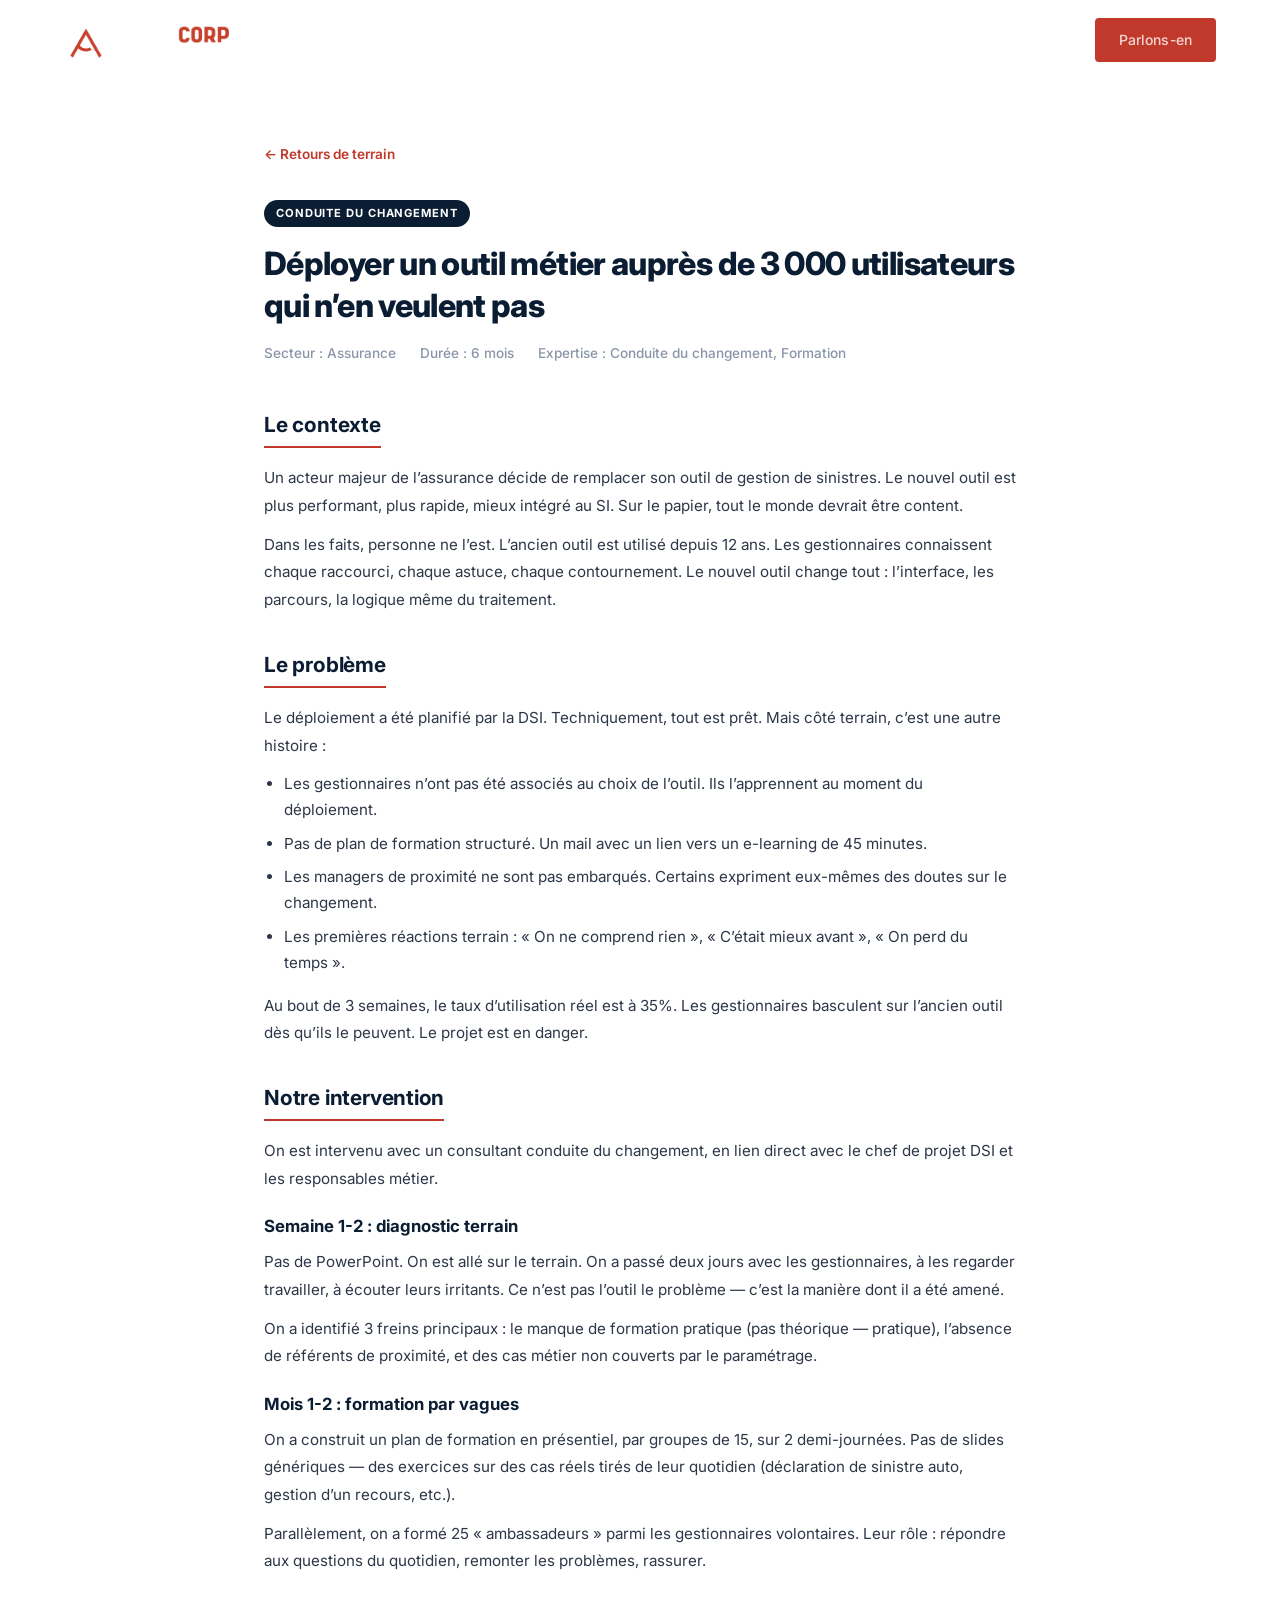
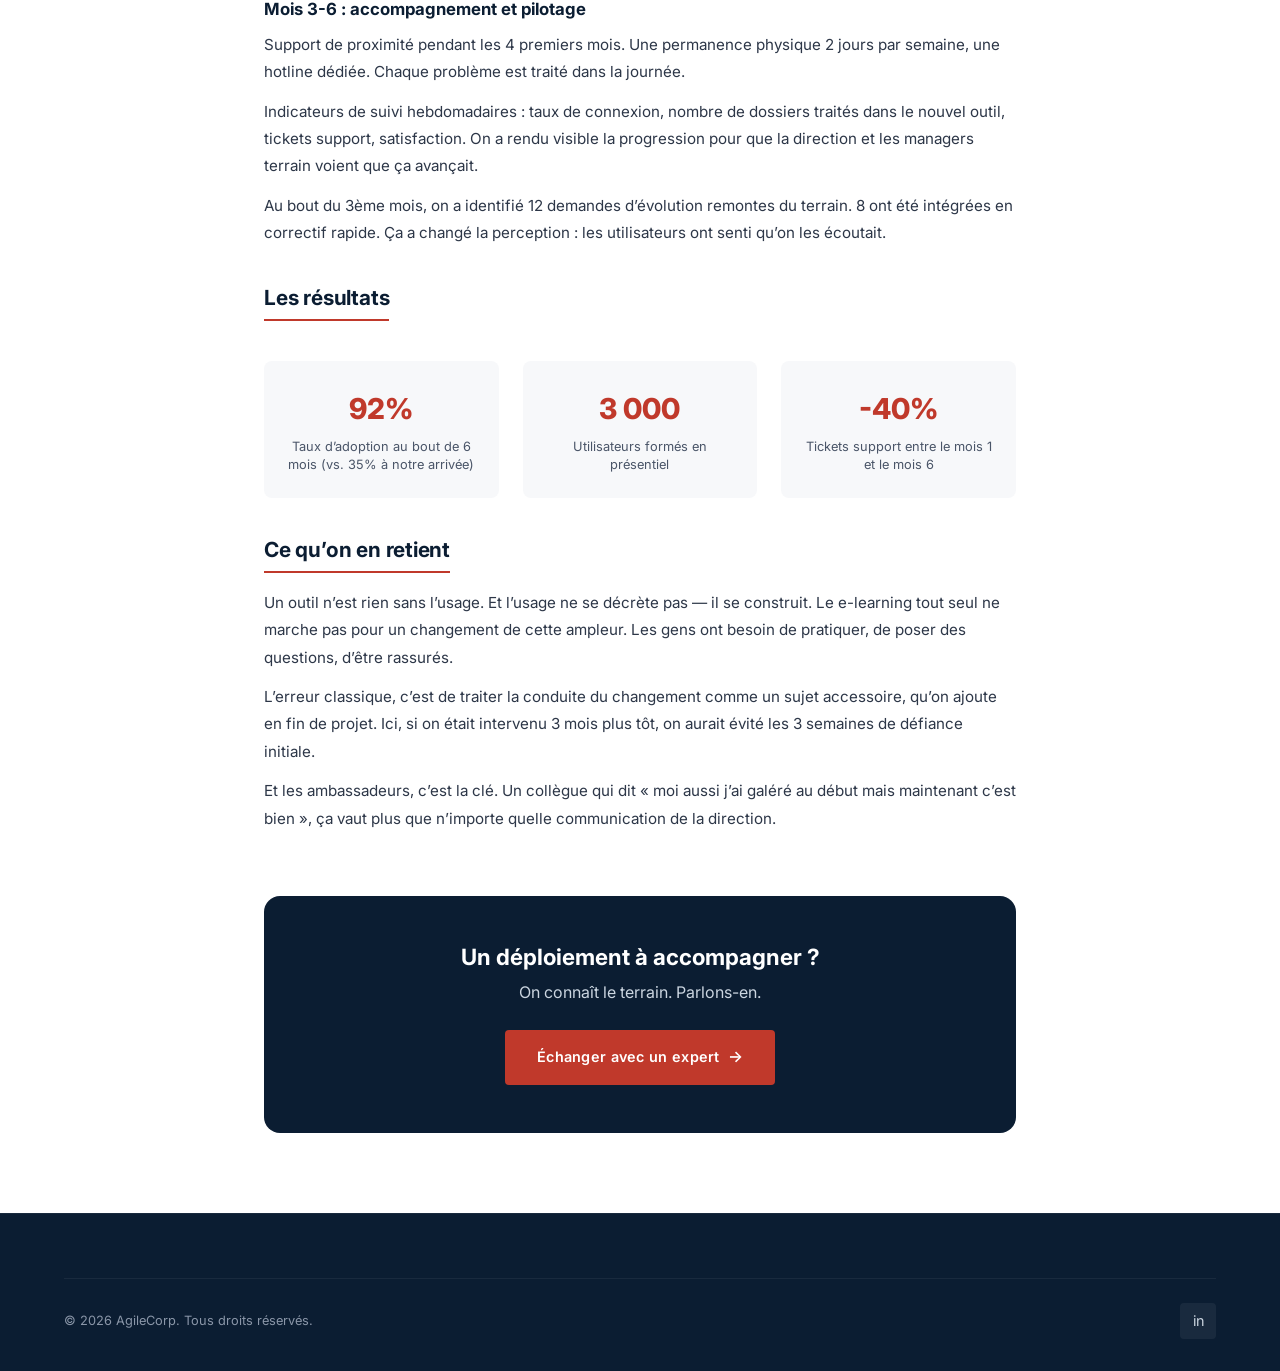
==== articles/deploiement-3000-utilisateurs.html @ d64db5d6 "feat: add "Retours de terrain" section with 4 detailed anonymized case studies New section between R" ====
<!DOCTYPE html>
<html lang="fr">
<head>
  <meta charset="UTF-8">
  <meta name="viewport" content="width=device-width, initial-scale=1.0">
  <meta name="description" content="Retour de mission : d&eacute;ployer un outil m&eacute;tier aupr&egrave;s de 3 000 utilisateurs r&eacute;ticents. Conduite du changement, formation, adoption.">
  <title>D&eacute;ployer un outil aupr&egrave;s de 3 000 utilisateurs | AgileCorp</title>
  <link rel="preconnect" href="https://fonts.googleapis.com">
  <link rel="preconnect" href="https://fonts.gstatic.com" crossorigin>
  <link href="https://fonts.googleapis.com/css2?family=Inter:wght@400;500;600;700;800;900&display=swap" rel="stylesheet">
  <link rel="stylesheet" href="../css/style.css">
  <link rel="stylesheet" href="../css/article.css">
  <link rel="icon" type="image/png" href="../logo-agile-corp.png">
</head>
<body>

  <header class="header header--solid">
    <div class="container">
      <a href="../index.html" class="logo">
        <img src="../logo-agile-corp-blanc-baseline.png" alt="AgileCorp" class="logo-img">
      </a>
      <nav class="nav-links">
        <a href="../index.html#expertise">Expertise</a>
        <a href="../index.html#terrain">Terrain</a>
        <a href="../index.html#contact" class="btn btn-primary btn-sm nav-cta">Parlons-en</a>
      </nav>
      <button class="nav-toggle" aria-label="Menu">
        <span></span><span></span><span></span>
      </button>
    </div>
  </header>

  <article class="article">
    <div class="container">

      <a href="../index.html#terrain" class="article-back">&larr; Retours de terrain</a>

      <div class="article-header">
        <div class="insight-tag">Conduite du changement</div>
        <h1>D&eacute;ployer un outil m&eacute;tier aupr&egrave;s de 3&nbsp;000 utilisateurs qui n&rsquo;en veulent pas</h1>
        <div class="article-meta">
          <span>Secteur : Assurance</span>
          <span>Dur&eacute;e : 6 mois</span>
          <span>Expertise : Conduite du changement, Formation</span>
        </div>
      </div>

      <div class="article-body">

        <div class="article-section">
          <h2>Le contexte</h2>
          <p>Un acteur majeur de l&rsquo;assurance d&eacute;cide de remplacer son outil de gestion de sinistres. Le nouvel outil est plus performant, plus rapide, mieux int&eacute;gr&eacute; au SI. Sur le papier, tout le monde devrait &ecirc;tre content.</p>
          <p>Dans les faits, personne ne l&rsquo;est. L&rsquo;ancien outil est utilis&eacute; depuis 12 ans. Les gestionnaires connaissent chaque raccourci, chaque astuce, chaque contournement. Le nouvel outil change tout : l&rsquo;interface, les parcours, la logique m&ecirc;me du traitement.</p>
        </div>

        <div class="article-section">
          <h2>Le probl&egrave;me</h2>
          <p>Le d&eacute;ploiement a &eacute;t&eacute; planifi&eacute; par la DSI. Techniquement, tout est pr&ecirc;t. Mais c&ocirc;t&eacute; terrain, c&rsquo;est une autre histoire :</p>
          <ul>
            <li>Les gestionnaires n&rsquo;ont pas &eacute;t&eacute; associ&eacute;s au choix de l&rsquo;outil. Ils l&rsquo;apprennent au moment du d&eacute;ploiement.</li>
            <li>Pas de plan de formation structur&eacute;. Un mail avec un lien vers un e-learning de 45 minutes.</li>
            <li>Les managers de proximit&eacute; ne sont pas embarqu&eacute;s. Certains expriment eux-m&ecirc;mes des doutes sur le changement.</li>
            <li>Les premi&egrave;res r&eacute;actions terrain : &laquo;&nbsp;On ne comprend rien&nbsp;&raquo;, &laquo;&nbsp;C&rsquo;&eacute;tait mieux avant&nbsp;&raquo;, &laquo;&nbsp;On perd du temps&nbsp;&raquo;.</li>
          </ul>
          <p>Au bout de 3 semaines, le taux d&rsquo;utilisation r&eacute;el est &agrave; 35%. Les gestionnaires basculent sur l&rsquo;ancien outil d&egrave;s qu&rsquo;ils le peuvent. Le projet est en danger.</p>
        </div>

        <div class="article-section">
          <h2>Notre intervention</h2>
          <p>On est intervenu avec un consultant conduite du changement, en lien direct avec le chef de projet DSI et les responsables m&eacute;tier.</p>

          <h3>Semaine 1-2 : diagnostic terrain</h3>
          <p>Pas de PowerPoint. On est all&eacute; sur le terrain. On a pass&eacute; deux jours avec les gestionnaires, &agrave; les regarder travailler, &agrave; &eacute;couter leurs irritants. Ce n&rsquo;est pas l&rsquo;outil le probl&egrave;me &mdash; c&rsquo;est la mani&egrave;re dont il a &eacute;t&eacute; amen&eacute;.</p>
          <p>On a identifi&eacute; 3 freins principaux : le manque de formation pratique (pas th&eacute;orique &mdash; pratique), l&rsquo;absence de r&eacute;f&eacute;rents de proximit&eacute;, et des cas m&eacute;tier non couverts par le param&eacute;trage.</p>

          <h3>Mois 1-2 : formation par vagues</h3>
          <p>On a construit un plan de formation en pr&eacute;sentiel, par groupes de 15, sur 2 demi-journ&eacute;es. Pas de slides g&eacute;n&eacute;riques &mdash; des exercices sur des cas r&eacute;els tir&eacute;s de leur quotidien (d&eacute;claration de sinistre auto, gestion d&rsquo;un recours, etc.).</p>
          <p>Parall&egrave;lement, on a form&eacute; 25 &laquo;&nbsp;ambassadeurs&nbsp;&raquo; parmi les gestionnaires volontaires. Leur r&ocirc;le : r&eacute;pondre aux questions du quotidien, remonter les probl&egrave;mes, rassurer.</p>

          <h3>Mois 3-6 : accompagnement et pilotage</h3>
          <p>Support de proximit&eacute; pendant les 4 premiers mois. Une permanence physique 2 jours par semaine, une hotline d&eacute;di&eacute;e. Chaque probl&egrave;me est trait&eacute; dans la journ&eacute;e.</p>
          <p>Indicateurs de suivi hebdomadaires : taux de connexion, nombre de dossiers trait&eacute;s dans le nouvel outil, tickets support, satisfaction. On a rendu visible la progression pour que la direction et les managers terrain voient que &ccedil;a avan&ccedil;ait.</p>
          <p>Au bout du 3&egrave;me mois, on a identifi&eacute; 12 demandes d&rsquo;&eacute;volution remontes du terrain. 8 ont &eacute;t&eacute; int&eacute;gr&eacute;es en correctif rapide. &Ccedil;a a chang&eacute; la perception : les utilisateurs ont senti qu&rsquo;on les &eacute;coutait.</p>
        </div>

        <div class="article-section">
          <h2>Les r&eacute;sultats</h2>
          <div class="article-results">
            <div class="article-result">
              <div class="article-result-value">92%</div>
              <div class="article-result-label">Taux d&rsquo;adoption au bout de 6 mois (vs. 35% &agrave; notre arriv&eacute;e)</div>
            </div>
            <div class="article-result">
              <div class="article-result-value">3 000</div>
              <div class="article-result-label">Utilisateurs form&eacute;s en pr&eacute;sentiel</div>
            </div>
            <div class="article-result">
              <div class="article-result-value">-40%</div>
              <div class="article-result-label">Tickets support entre le mois 1 et le mois 6</div>
            </div>
          </div>
        </div>

        <div class="article-section">
          <h2>Ce qu&rsquo;on en retient</h2>
          <p>Un outil n&rsquo;est rien sans l&rsquo;usage. Et l&rsquo;usage ne se d&eacute;cr&egrave;te pas &mdash; il se construit. Le e-learning tout seul ne marche pas pour un changement de cette ampleur. Les gens ont besoin de pratiquer, de poser des questions, d&rsquo;&ecirc;tre rassur&eacute;s.</p>
          <p>L&rsquo;erreur classique, c&rsquo;est de traiter la conduite du changement comme un sujet accessoire, qu&rsquo;on ajoute en fin de projet. Ici, si on &eacute;tait intervenu 3 mois plus t&ocirc;t, on aurait &eacute;vit&eacute; les 3 semaines de d&eacute;fiance initiale.</p>
          <p>Et les ambassadeurs, c&rsquo;est la cl&eacute;. Un coll&egrave;gue qui dit &laquo;&nbsp;moi aussi j&rsquo;ai gal&eacute;r&eacute; au d&eacute;but mais maintenant c&rsquo;est bien&nbsp;&raquo;, &ccedil;a vaut plus que n&rsquo;importe quelle communication de la direction.</p>
        </div>

      </div>

      <div class="article-cta">
        <h3>Un d&eacute;ploiement &agrave; accompagner ?</h3>
        <p>On conna&icirc;t le terrain. Parlons-en.</p>
        <a href="../index.html#contact" class="btn btn-primary btn-arrow">&Eacute;changer avec un expert</a>
      </div>

    </div>
  </article>

  <footer class="footer">
    <div class="container">
      <div class="footer-bottom">
        <p>&copy; 2026 AgileCorp. Tous droits r&eacute;serv&eacute;s.</p>
        <div class="footer-social">
          <a href="https://fr.linkedin.com/company/ades-it" target="_blank" aria-label="LinkedIn">in</a>
        </div>
      </div>
    </div>
  </footer>

  <script src="../js/main.js"></script>
</body>
</html>
---- css/style.css ----
/* ============================================
   AGILECORP - Premium Consulting Website
   Design System & Styles
   ============================================ */

/* --- CSS Variables / Design Tokens --- */
:root {
  --color-primary: #0B1D32;
  --color-primary-light: #132D4A;
  --color-secondary: #1A3A5C;
  --color-accent: #C0392B;
  --color-accent-light: #D94F42;
  --color-accent-dark: #A02E23;
  --color-white: #FFFFFF;
  --color-off-white: #F7F8FA;
  --color-light-gray: #E8ECF1;
  --color-mid-gray: #8A96A8;
  --color-dark-gray: #4A5568;
  --color-text: #2D3748;
  --color-text-light: #CBD5E0;

  --font-heading: 'Inter', 'Segoe UI', -apple-system, sans-serif;
  --font-body: 'Inter', 'Segoe UI', -apple-system, sans-serif;

  --shadow-sm: 0 1px 3px rgba(11, 29, 50, 0.08);
  --shadow-md: 0 4px 16px rgba(11, 29, 50, 0.10);
  --shadow-lg: 0 8px 32px rgba(11, 29, 50, 0.12);
  --shadow-xl: 0 16px 48px rgba(11, 29, 50, 0.16);

  --radius-sm: 4px;
  --radius-md: 8px;
  --radius-lg: 16px;

  --transition: 0.3s cubic-bezier(0.4, 0, 0.2, 1);
  --max-width: 1200px;
}

/* --- Reset & Base --- */
*, *::before, *::after { box-sizing: border-box; margin: 0; padding: 0; }

html {
  scroll-behavior: smooth;
  font-size: 16px;
}

body {
  font-family: var(--font-body);
  color: var(--color-text);
  background: var(--color-white);
  line-height: 1.7;
  -webkit-font-smoothing: antialiased;
  -moz-osx-font-smoothing: grayscale;
  overflow-x: hidden;
}

img { max-width: 100%; height: auto; display: block; }
a { text-decoration: none; color: inherit; transition: var(--transition); }
ul, ol { list-style: none; }

.container {
  width: 100%;
  max-width: var(--max-width);
  margin: 0 auto;
  padding: 0 24px;
}

/* --- Typography --- */
h1, h2, h3, h4, h5 {
  font-family: var(--font-heading);
  font-weight: 700;
  line-height: 1.2;
  color: var(--color-primary);
}

h1 { font-size: clamp(2.2rem, 5vw, 3.5rem); letter-spacing: -0.02em; }
h2 { font-size: clamp(1.8rem, 3.5vw, 2.5rem); letter-spacing: -0.01em; }
h3 { font-size: clamp(1.2rem, 2vw, 1.5rem); }
h4 { font-size: 1.125rem; }

.section-label {
  display: inline-block;
  font-size: 0.75rem;
  font-weight: 700;
  letter-spacing: 0.2em;
  text-transform: uppercase;
  color: var(--color-accent);
  margin-bottom: 12px;
}

.section-title {
  margin-bottom: 20px;
}

.section-subtitle {
  font-size: 1.125rem;
  color: var(--color-dark-gray);
  max-width: 640px;
  line-height: 1.8;
}

/* --- Buttons --- */
.btn {
  display: inline-flex;
  align-items: center;
  gap: 8px;
  padding: 14px 32px;
  font-family: var(--font-body);
  font-size: 0.9rem;
  font-weight: 600;
  letter-spacing: 0.02em;
  border: none;
  border-radius: var(--radius-sm);
  cursor: pointer;
  transition: var(--transition);
  white-space: nowrap;
}

.btn-primary {
  background: var(--color-accent);
  color: var(--color-white);
}
.btn-primary:hover {
  background: var(--color-accent-light);
  transform: translateY(-1px);
  box-shadow: var(--shadow-md);
}

.btn-secondary {
  background: transparent;
  color: var(--color-white);
  border: 1.5px solid rgba(255,255,255,0.3);
}
.btn-secondary:hover {
  border-color: var(--color-accent);
  color: var(--color-accent);
}

.btn-outline {
  background: transparent;
  color: var(--color-primary);
  border: 1.5px solid var(--color-primary);
}
.btn-outline:hover {
  background: var(--color-primary);
  color: var(--color-white);
}

.btn-dark {
  background: var(--color-primary);
  color: var(--color-white);
}
.btn-dark:hover {
  background: var(--color-primary-light);
  transform: translateY(-1px);
  box-shadow: var(--shadow-md);
}

.btn-sm { padding: 10px 24px; font-size: 0.85rem; }
.btn-arrow::after { content: '\2192'; font-size: 1.1em; }

/* ============================================
   HEADER / NAVIGATION
   ============================================ */
.header {
  position: fixed;
  top: 0;
  left: 0;
  right: 0;
  z-index: 1000;
  padding: 0 0;
  transition: var(--transition);
}

.header--transparent {
  background: transparent;
}

.header--solid {
  background: rgba(11, 29, 50, 0.97);
  backdrop-filter: blur(12px);
  box-shadow: 0 1px 8px rgba(0,0,0,0.15);
}

.header .container {
  display: flex;
  align-items: center;
  justify-content: space-between;
  height: 80px;
}

.logo {
  display: flex;
  align-items: center;
  gap: 10px;
  font-size: 1.4rem;
  font-weight: 800;
  color: var(--color-white);
  letter-spacing: -0.02em;
}

.logo-img {
  height: 44px;
  width: auto;
}

.logo-icon {
  width: 36px;
  height: 36px;
  background: var(--color-accent);
  border-radius: var(--radius-sm);
  display: flex;
  align-items: center;
  justify-content: center;
  font-weight: 900;
  font-size: 1rem;
  color: var(--color-white);
}

.nav-links {
  display: flex;
  align-items: center;
  gap: 32px;
}

.nav-links a {
  font-size: 0.875rem;
  font-weight: 500;
  color: rgba(255,255,255,0.8);
  letter-spacing: 0.01em;
  position: relative;
}

.nav-links a:hover {
  color: var(--color-accent);
}

.nav-links a::after {
  content: '';
  position: absolute;
  bottom: -4px;
  left: 0;
  width: 0;
  height: 2px;
  background: var(--color-accent);
  transition: var(--transition);
}

.nav-links a:hover::after {
  width: 100%;
}

.nav-cta {
  margin-left: 16px;
}

.nav-toggle {
  display: none;
  flex-direction: column;
  gap: 5px;
  cursor: pointer;
  background: none;
  border: none;
  padding: 8px;
}

.nav-toggle span {
  width: 24px;
  height: 2px;
  background: var(--color-white);
  transition: var(--transition);
}

/* ============================================
   HERO
   ============================================ */
.hero {
  position: relative;
  min-height: 100vh;
  display: flex;
  align-items: center;
  background: linear-gradient(135deg, var(--color-primary) 0%, var(--color-secondary) 50%, var(--color-primary-light) 100%);
  overflow: hidden;
}

.hero::before {
  content: '';
  position: absolute;
  top: 0;
  left: 0;
  right: 0;
  bottom: 0;
  background:
    radial-gradient(ellipse at 20% 80%, rgba(201, 168, 76, 0.08) 0%, transparent 50%),
    radial-gradient(ellipse at 80% 20%, rgba(26, 58, 92, 0.3) 0%, transparent 50%);
}

.hero-grid {
  position: absolute;
  top: 0;
  left: 0;
  right: 0;
  bottom: 0;
  background-image:
    linear-gradient(rgba(255,255,255,0.03) 1px, transparent 1px),
    linear-gradient(90deg, rgba(255,255,255,0.03) 1px, transparent 1px);
  background-size: 60px 60px;
}

.hero .container {
  position: relative;
  z-index: 2;
  display: grid;
  grid-template-columns: 1fr 1fr;
  gap: 80px;
  align-items: center;
  padding-top: 80px;
}

.hero-content {
  max-width: 600px;
}

.hero-badge {
  display: inline-flex;
  align-items: center;
  gap: 8px;
  padding: 6px 16px;
  background: rgba(201, 168, 76, 0.15);
  border: 1px solid rgba(201, 168, 76, 0.3);
  border-radius: 100px;
  font-size: 0.8rem;
  font-weight: 600;
  color: var(--color-accent);
  margin-bottom: 32px;
  letter-spacing: 0.05em;
  text-transform: uppercase;
}

.hero-badge::before {
  content: '';
  width: 6px;
  height: 6px;
  background: var(--color-accent);
  border-radius: 50%;
}

.hero h1 {
  color: var(--color-white);
  margin-bottom: 24px;
  line-height: 1.15;
}

.hero h1 .accent {
  color: var(--color-accent);
}

.hero-text {
  font-size: 1.15rem;
  color: var(--color-text-light);
  line-height: 1.8;
  margin-bottom: 40px;
  max-width: 500px;
}

.hero-buttons {
  display: flex;
  gap: 16px;
  flex-wrap: wrap;
}

.hero-metrics {
  display: grid;
  grid-template-columns: repeat(2, 1fr);
  gap: 24px;
}

.metric-card {
  background: rgba(255,255,255,0.05);
  backdrop-filter: blur(8px);
  border: 1px solid rgba(255,255,255,0.08);
  border-radius: var(--radius-md);
  padding: 32px 28px;
  text-align: center;
  transition: var(--transition);
}

.metric-card:hover {
  background: rgba(255,255,255,0.08);
  border-color: rgba(201, 168, 76, 0.3);
  transform: translateY(-4px);
}

.metric-value {
  font-size: 2.5rem;
  font-weight: 800;
  color: var(--color-accent);
  line-height: 1;
  margin-bottom: 8px;
}

.metric-label {
  font-size: 0.85rem;
  color: var(--color-text-light);
  font-weight: 500;
}

/* ============================================
   TRUST BAR
   ============================================ */
.trust-bar {
  background: var(--color-off-white);
  padding: 32px 0;
  border-bottom: 1px solid var(--color-light-gray);
}

.trust-bar .container {
  display: flex;
  align-items: center;
  justify-content: center;
  gap: 48px;
  flex-wrap: wrap;
}

.trust-label {
  font-size: 0.8rem;
  font-weight: 600;
  letter-spacing: 0.1em;
  text-transform: uppercase;
  color: var(--color-mid-gray);
  white-space: nowrap;
}

.trust-logos {
  display: flex;
  align-items: center;
  gap: 40px;
  flex-wrap: wrap;
}

.trust-logo {
  font-size: 0.9rem;
  font-weight: 700;
  color: var(--color-mid-gray);
  opacity: 0.6;
  letter-spacing: 0.05em;
  text-transform: uppercase;
  white-space: nowrap;
}

/* ============================================
   SECTIONS COMMON
   ============================================ */
.section {
  padding: 100px 0;
}

.section--gray {
  background: var(--color-off-white);
}

.section--dark {
  background: var(--color-primary);
}

.section--dark h2,
.section--dark h3,
.section--dark h4,
.section--dark p,
.section--dark .section-subtitle {
  color: var(--color-white);
}

.section--dark .section-subtitle {
  color: var(--color-text-light);
}

.section-header {
  text-align: center;
  margin-bottom: 64px;
}

.section-header .section-subtitle {
  margin: 0 auto;
}

/* ============================================
   EXPERTISE / SERVICES
   ============================================ */
.services-grid {
  display: grid;
  grid-template-columns: repeat(3, 1fr);
  gap: 24px;
}

.service-card {
  background: var(--color-white);
  border: 1px solid var(--color-light-gray);
  border-radius: var(--radius-md);
  padding: 40px 32px;
  transition: var(--transition);
  position: relative;
  overflow: hidden;
}

.service-card::before {
  content: '';
  position: absolute;
  top: 0;
  left: 0;
  right: 0;
  height: 3px;
  background: var(--color-accent);
  transform: scaleX(0);
  transition: var(--transition);
}

.service-card:hover {
  transform: translateY(-4px);
  box-shadow: var(--shadow-lg);
  border-color: transparent;
}

.service-card:hover::before {
  transform: scaleX(1);
}

.service-icon {
  width: 56px;
  height: 56px;
  background: rgba(201, 168, 76, 0.1);
  border-radius: var(--radius-md);
  display: flex;
  align-items: center;
  justify-content: center;
  font-size: 1.5rem;
  margin-bottom: 24px;
  color: var(--color-accent-dark);
}

.service-card h3 {
  margin-bottom: 12px;
}

.service-card p {
  color: var(--color-dark-gray);
  font-size: 0.95rem;
  line-height: 1.7;
  margin-bottom: 20px;
}

.service-tags {
  display: flex;
  flex-wrap: wrap;
  gap: 8px;
}

.service-tag {
  font-size: 0.75rem;
  font-weight: 600;
  padding: 4px 12px;
  background: var(--color-off-white);
  color: var(--color-dark-gray);
  border-radius: 100px;
}

/* ============================================
   DIFFERENTIATORS
   ============================================ */
.diff-grid {
  display: grid;
  grid-template-columns: repeat(3, 1fr);
  gap: 32px;
  margin-top: 48px;
}

.diff-card {
  text-align: center;
  padding: 48px 32px;
  border-radius: var(--radius-md);
  background: rgba(255,255,255,0.04);
  border: 1px solid rgba(255,255,255,0.08);
  transition: var(--transition);
}

.diff-card:hover {
  background: rgba(255,255,255,0.08);
  border-color: rgba(201, 168, 76, 0.3);
}

.diff-icon {
  font-size: 2.5rem;
  margin-bottom: 24px;
}

.diff-card h3 {
  color: var(--color-accent);
  margin-bottom: 12px;
}

.diff-card p {
  font-size: 0.95rem;
  line-height: 1.7;
}

.diff-versus {
  margin-top: 16px;
  font-size: 0.8rem;
  font-weight: 600;
  color: var(--color-mid-gray);
  font-style: italic;
}

/* ============================================
   SECTORS
   ============================================ */
.sectors-grid {
  display: grid;
  grid-template-columns: repeat(4, 1fr);
  gap: 24px;
}

.sector-card {
  background: var(--color-white);
  border: 1px solid var(--color-light-gray);
  border-radius: var(--radius-md);
  padding: 36px 28px;
  text-align: center;
  transition: var(--transition);
}

.sector-card:hover {
  transform: translateY(-4px);
  box-shadow: var(--shadow-lg);
  border-color: var(--color-accent);
}

.sector-icon {
  font-size: 2.5rem;
  margin-bottom: 20px;
}

.sector-card h3 {
  font-size: 1.1rem;
  margin-bottom: 12px;
}

.sector-card p {
  font-size: 0.875rem;
  color: var(--color-dark-gray);
  line-height: 1.6;
}

/* ============================================
   CASE STUDIES
   ============================================ */
.cases-grid {
  display: grid;
  grid-template-columns: repeat(2, 1fr);
  gap: 32px;
}

.case-card {
  background: var(--color-white);
  border: 1px solid var(--color-light-gray);
  border-radius: var(--radius-md);
  overflow: hidden;
  transition: var(--transition);
}

.case-card:hover {
  box-shadow: var(--shadow-lg);
  transform: translateY(-4px);
}

.case-header {
  padding: 32px 32px 24px;
  border-bottom: 1px solid var(--color-light-gray);
}

.case-sector {
  display: inline-block;
  font-size: 0.7rem;
  font-weight: 700;
  letter-spacing: 0.1em;
  text-transform: uppercase;
  color: var(--color-accent-dark);
  background: rgba(201, 168, 76, 0.1);
  padding: 4px 12px;
  border-radius: 100px;
  margin-bottom: 12px;
}

.case-card h3 {
  font-size: 1.2rem;
  margin-bottom: 12px;
}

.case-context {
  font-size: 0.9rem;
  color: var(--color-dark-gray);
  line-height: 1.6;
}

.case-body {
  padding: 24px 32px;
}

.case-challenge, .case-solution {
  margin-bottom: 20px;
}

.case-body h4 {
  font-size: 0.8rem;
  font-weight: 700;
  letter-spacing: 0.1em;
  text-transform: uppercase;
  color: var(--color-mid-gray);
  margin-bottom: 8px;
}

.case-body p {
  font-size: 0.9rem;
  color: var(--color-dark-gray);
  line-height: 1.6;
}

.case-results {
  display: grid;
  grid-template-columns: repeat(3, 1fr);
  gap: 16px;
  padding: 24px 32px;
  background: var(--color-off-white);
}

.case-result {
  text-align: center;
}

.case-result-value {
  font-size: 1.5rem;
  font-weight: 800;
  color: var(--color-accent-dark);
}

.case-result-label {
  font-size: 0.75rem;
  color: var(--color-dark-gray);
  margin-top: 4px;
}

/* ============================================
   RETOURS DE TERRAIN (INSIGHTS)
   ============================================ */
.insights-grid {
  display: grid;
  grid-template-columns: repeat(2, 1fr);
  gap: 32px;
}

.insight-card {
  display: flex;
  flex-direction: column;
  background: var(--color-white);
  border: 1px solid var(--color-light-gray);
  border-radius: var(--radius-md);
  padding: 32px;
  text-decoration: none;
  color: inherit;
  transition: var(--transition);
  position: relative;
}

.insight-card:hover {
  box-shadow: var(--shadow-lg);
  border-color: var(--color-accent);
  transform: translateY(-4px);
}

.insight-tag {
  display: inline-block;
  background: var(--color-primary);
  color: var(--color-white);
  font-size: 0.7rem;
  font-weight: 700;
  text-transform: uppercase;
  letter-spacing: 0.08em;
  padding: 4px 12px;
  border-radius: 20px;
  margin-bottom: 16px;
  align-self: flex-start;
}

.insight-card h3 {
  font-size: 1.1rem;
  font-weight: 700;
  line-height: 1.4;
  margin-bottom: 12px;
  color: var(--color-primary);
}

.insight-card p {
  font-size: 0.9rem;
  color: var(--color-dark-gray);
  line-height: 1.6;
  margin-bottom: 16px;
  flex: 1;
}

.insight-meta {
  display: flex;
  gap: 24px;
  font-size: 0.75rem;
  color: var(--color-mid-gray);
  font-weight: 500;
  margin-bottom: 12px;
}

.insight-link {
  font-size: 0.85rem;
  font-weight: 600;
  color: var(--color-accent);
  transition: var(--transition);
}

.insight-card:hover .insight-link {
  color: var(--color-accent-dark);
}

/* ============================================
   METHODOLOGY
   ============================================ */
.method-steps {
  display: grid;
  grid-template-columns: repeat(4, 1fr);
  gap: 32px;
  position: relative;
}

.method-steps::before {
  content: '';
  position: absolute;
  top: 40px;
  left: 12.5%;
  right: 12.5%;
  height: 2px;
  background: linear-gradient(90deg, var(--color-accent), var(--color-light-gray));
}

.method-step {
  text-align: center;
  position: relative;
}

.step-number {
  width: 80px;
  height: 80px;
  background: var(--color-primary);
  border-radius: 50%;
  display: flex;
  align-items: center;
  justify-content: center;
  font-size: 1.5rem;
  font-weight: 800;
  color: var(--color-accent);
  margin: 0 auto 24px;
  border: 3px solid var(--color-accent);
  position: relative;
  z-index: 2;
}

.method-step h3 {
  font-size: 1rem;
  margin-bottom: 8px;
}

.method-step p {
  font-size: 0.875rem;
  color: var(--color-dark-gray);
  line-height: 1.6;
}

/* ============================================
   PARTNERSHIPS
   ============================================ */
.partner-content {
  display: grid;
  grid-template-columns: 1fr 1fr;
  gap: 64px;
  align-items: start;
}

.partner-text h3 {
  font-size: 1.3rem;
  margin-bottom: 16px;
}

.partner-text p {
  color: var(--color-dark-gray);
  margin-bottom: 24px;
  line-height: 1.7;
}

.partner-benefits {
  margin-bottom: 32px;
}

.partner-benefit {
  display: flex;
  align-items: flex-start;
  gap: 16px;
  margin-bottom: 20px;
}

.partner-benefit-icon {
  width: 40px;
  height: 40px;
  min-width: 40px;
  background: rgba(201, 168, 76, 0.1);
  border-radius: var(--radius-sm);
  display: flex;
  align-items: center;
  justify-content: center;
  font-size: 1.1rem;
  color: var(--color-accent-dark);
}

.partner-benefit h4 {
  margin-bottom: 4px;
  color: var(--color-primary);
}

.partner-benefit p {
  font-size: 0.9rem;
  margin-bottom: 0;
}

.partner-scenarios {
  background: var(--color-off-white);
  border-radius: var(--radius-md);
  padding: 40px;
}

.partner-scenarios h3 {
  margin-bottom: 24px;
}

.scenario {
  padding: 20px 0;
  border-bottom: 1px solid var(--color-light-gray);
}

.scenario:last-child {
  border-bottom: none;
  padding-bottom: 0;
}

.scenario h4 {
  color: var(--color-primary);
  margin-bottom: 8px;
  display: flex;
  align-items: center;
  gap: 8px;
}

.scenario h4::before {
  content: '';
  width: 8px;
  height: 8px;
  background: var(--color-accent);
  border-radius: 50%;
}

.scenario p {
  font-size: 0.9rem;
  color: var(--color-dark-gray);
  line-height: 1.6;
  padding-left: 24px;
}

/* ============================================
   CAREERS
   ============================================ */
.careers-content {
  display: grid;
  grid-template-columns: 1fr 1fr;
  gap: 64px;
  align-items: center;
}

.careers-values {
  display: grid;
  grid-template-columns: 1fr 1fr;
  gap: 20px;
  margin-top: 32px;
}

.value-item {
  padding: 24px;
  background: rgba(255,255,255,0.04);
  border: 1px solid rgba(255,255,255,0.08);
  border-radius: var(--radius-md);
  transition: var(--transition);
}

.value-item:hover {
  border-color: rgba(201, 168, 76, 0.3);
  background: rgba(255,255,255,0.06);
}

.value-item h4 {
  color: var(--color-accent);
  margin-bottom: 8px;
  font-size: 1rem;
}

.value-item p {
  font-size: 0.875rem;
  color: var(--color-text-light);
  line-height: 1.6;
}

.careers-profiles h3 {
  color: var(--color-white);
  margin-bottom: 24px;
}

.profile-card {
  background: rgba(255,255,255,0.05);
  border: 1px solid rgba(255,255,255,0.1);
  border-radius: var(--radius-md);
  padding: 24px;
  margin-bottom: 16px;
  transition: var(--transition);
}

.profile-card:hover {
  background: rgba(255,255,255,0.08);
  border-color: rgba(201, 168, 76, 0.3);
}

.profile-card h4 {
  color: var(--color-white);
  margin-bottom: 8px;
}

.profile-card p {
  font-size: 0.875rem;
  color: var(--color-text-light);
  line-height: 1.5;
  margin-bottom: 12px;
}

.profile-tags {
  display: flex;
  gap: 8px;
  flex-wrap: wrap;
}

.profile-tag {
  font-size: 0.7rem;
  font-weight: 600;
  padding: 3px 10px;
  background: rgba(201, 168, 76, 0.15);
  color: var(--color-accent);
  border-radius: 100px;
}

/* ============================================
   CONTACT / CTA
   ============================================ */
.cta-section {
  padding: 100px 0;
  background: linear-gradient(135deg, var(--color-primary) 0%, var(--color-secondary) 100%);
  text-align: center;
  position: relative;
  overflow: hidden;
}

.cta-section::before {
  content: '';
  position: absolute;
  top: -50%;
  left: -50%;
  width: 200%;
  height: 200%;
  background: radial-gradient(ellipse at center, rgba(201, 168, 76, 0.05) 0%, transparent 60%);
}

.cta-section .container {
  position: relative;
  z-index: 2;
}

.cta-section h2 {
  color: var(--color-white);
  margin-bottom: 16px;
}

.cta-text {
  font-size: 1.15rem;
  color: var(--color-text-light);
  margin-bottom: 40px;
  max-width: 600px;
  margin-left: auto;
  margin-right: auto;
  line-height: 1.8;
}

.cta-buttons {
  display: flex;
  gap: 16px;
  justify-content: center;
  flex-wrap: wrap;
}

.contact-grid {
  display: grid;
  grid-template-columns: 1fr 1fr;
  gap: 64px;
  margin-top: 64px;
  text-align: left;
}

.contact-form {
  background: rgba(255,255,255,0.05);
  border: 1px solid rgba(255,255,255,0.1);
  border-radius: var(--radius-md);
  padding: 40px;
}

.form-group {
  margin-bottom: 20px;
}

.form-group label {
  display: block;
  font-size: 0.85rem;
  font-weight: 600;
  color: var(--color-text-light);
  margin-bottom: 8px;
}

.form-group input,
.form-group select,
.form-group textarea {
  width: 100%;
  padding: 12px 16px;
  background: rgba(255,255,255,0.08);
  border: 1px solid rgba(255,255,255,0.15);
  border-radius: var(--radius-sm);
  color: var(--color-white);
  font-family: var(--font-body);
  font-size: 0.95rem;
  transition: var(--transition);
}

.form-group input::placeholder,
.form-group textarea::placeholder {
  color: var(--color-mid-gray);
}

.form-group input:focus,
.form-group select:focus,
.form-group textarea:focus {
  outline: none;
  border-color: var(--color-accent);
  background: rgba(255,255,255,0.1);
}

.form-group select {
  appearance: none;
  cursor: pointer;
}

.form-group select option {
  background: var(--color-primary);
  color: var(--color-white);
}

.form-group textarea {
  resize: vertical;
  min-height: 120px;
}

.form-row {
  display: grid;
  grid-template-columns: 1fr 1fr;
  gap: 16px;
}

.contact-info {
  display: flex;
  flex-direction: column;
  justify-content: center;
}

.contact-info h3 {
  color: var(--color-white);
  font-size: 1.5rem;
  margin-bottom: 16px;
}

.contact-info > p {
  color: var(--color-text-light);
  line-height: 1.8;
  margin-bottom: 32px;
}

.contact-detail {
  display: flex;
  align-items: center;
  gap: 16px;
  margin-bottom: 24px;
}

.contact-detail-icon {
  width: 48px;
  height: 48px;
  min-width: 48px;
  background: rgba(201, 168, 76, 0.1);
  border-radius: var(--radius-sm);
  display: flex;
  align-items: center;
  justify-content: center;
  font-size: 1.2rem;
}

.contact-detail h4 {
  color: var(--color-white);
  font-size: 0.95rem;
  margin-bottom: 2px;
}

.contact-detail p {
  color: var(--color-text-light);
  font-size: 0.9rem;
}

/* ============================================
   FOOTER
   ============================================ */
.footer {
  background: var(--color-primary);
  border-top: 1px solid rgba(255,255,255,0.06);
  padding: 64px 0 32px;
}

.footer-grid {
  display: grid;
  grid-template-columns: 2fr 1fr 1fr 1fr;
  gap: 48px;
  margin-bottom: 48px;
}

.footer-brand .logo {
  margin-bottom: 16px;
}

.footer-brand p {
  color: var(--color-text-light);
  font-size: 0.9rem;
  line-height: 1.7;
  max-width: 300px;
}

.footer h4 {
  color: var(--color-white);
  font-size: 0.85rem;
  font-weight: 700;
  letter-spacing: 0.1em;
  text-transform: uppercase;
  margin-bottom: 20px;
}

.footer ul li {
  margin-bottom: 12px;
}

.footer ul a {
  font-size: 0.9rem;
  color: var(--color-text-light);
}

.footer ul a:hover {
  color: var(--color-accent);
}

.footer-bottom {
  border-top: 1px solid rgba(255,255,255,0.06);
  padding-top: 24px;
  display: flex;
  align-items: center;
  justify-content: space-between;
}

.footer-bottom p {
  font-size: 0.8rem;
  color: var(--color-mid-gray);
}

.footer-social {
  display: flex;
  gap: 16px;
}

.footer-social a {
  width: 36px;
  height: 36px;
  background: rgba(255,255,255,0.06);
  border-radius: var(--radius-sm);
  display: flex;
  align-items: center;
  justify-content: center;
  color: var(--color-text-light);
  font-size: 0.9rem;
  transition: var(--transition);
}

.footer-social a:hover {
  background: var(--color-accent);
  color: var(--color-white);
}

/* ============================================
   ANIMATIONS
   ============================================ */
.fade-in {
  opacity: 0;
  transform: translateY(30px);
  transition: opacity 0.8s ease, transform 0.8s ease;
}

.fade-in.visible {
  opacity: 1;
  transform: translateY(0);
}

.fade-in-left {
  opacity: 0;
  transform: translateX(-40px);
  transition: opacity 0.8s ease, transform 0.8s ease;
}

.fade-in-left.visible {
  opacity: 1;
  transform: translateX(0);
}

.fade-in-right {
  opacity: 0;
  transform: translateX(40px);
  transition: opacity 0.8s ease, transform 0.8s ease;
}

.fade-in-right.visible {
  opacity: 1;
  transform: translateX(0);
}

/* Stagger children */
.stagger-children > *:nth-child(1) { transition-delay: 0s; }
.stagger-children > *:nth-child(2) { transition-delay: 0.1s; }
.stagger-children > *:nth-child(3) { transition-delay: 0.2s; }
.stagger-children > *:nth-child(4) { transition-delay: 0.3s; }
.stagger-children > *:nth-child(5) { transition-delay: 0.4s; }
.stagger-children > *:nth-child(6) { transition-delay: 0.5s; }

/* ============================================
   RESPONSIVE
   ============================================ */
@media (max-width: 1024px) {
  .hero .container { grid-template-columns: 1fr; gap: 48px; }
  .hero-metrics { grid-template-columns: repeat(4, 1fr); }
  .services-grid { grid-template-columns: repeat(2, 1fr); }
  .sectors-grid { grid-template-columns: repeat(2, 1fr); }
  .method-steps { grid-template-columns: repeat(2, 1fr); gap: 40px; }
  .method-steps::before { display: none; }
  .diff-grid { grid-template-columns: repeat(2, 1fr); }
  .footer-grid { grid-template-columns: repeat(2, 1fr); }
  .insights-grid { grid-template-columns: repeat(2, 1fr); }
}

@media (max-width: 768px) {
  .section { padding: 64px 0; }

  .nav-links {
    display: none;
    position: fixed;
    top: 80px;
    left: 0;
    right: 0;
    bottom: 0;
    background: var(--color-primary);
    flex-direction: column;
    align-items: center;
    justify-content: center;
    gap: 32px;
  }

  .nav-links.active { display: flex; }
  .nav-cta { margin-left: 0; }
  .nav-toggle { display: flex; }

  .hero { min-height: auto; padding: 120px 0 80px; }
  .hero-metrics { grid-template-columns: repeat(2, 1fr); }
  .services-grid { grid-template-columns: 1fr; }
  .cases-grid { grid-template-columns: 1fr; }
  .sectors-grid { grid-template-columns: repeat(2, 1fr); }
  .diff-grid { grid-template-columns: 1fr; }
  .insights-grid { grid-template-columns: 1fr; }
  .partner-content { grid-template-columns: 1fr; }
  .careers-content { grid-template-columns: 1fr; }
  .contact-grid { grid-template-columns: 1fr; }
  .form-row { grid-template-columns: 1fr; }
  .footer-grid { grid-template-columns: 1fr; }
  .footer-bottom { flex-direction: column; gap: 16px; text-align: center; }
  .method-steps { grid-template-columns: 1fr; }
  .cta-buttons { flex-direction: column; align-items: center; }
}

@media (max-width: 480px) {
  .container { padding: 0 16px; }
  .hero-metrics { grid-template-columns: 1fr 1fr; gap: 12px; }
  .metric-card { padding: 20px 16px; }
  .sectors-grid { grid-template-columns: 1fr; }
  .careers-values { grid-template-columns: 1fr; }
}
---- css/article.css ----
/* ============================================
   ARTICLE PAGES
   ============================================ */

.article {
  padding: 140px 0 80px;
}

.article .container {
  max-width: 800px;
}

.article-back {
  display: inline-block;
  font-size: 0.85rem;
  font-weight: 600;
  color: var(--color-accent);
  text-decoration: none;
  margin-bottom: 32px;
  transition: var(--transition);
}

.article-back:hover {
  color: var(--color-accent-dark);
}

.article-header {
  margin-bottom: 48px;
}

.article-header h1 {
  font-size: 2rem;
  font-weight: 800;
  line-height: 1.3;
  color: var(--color-primary);
  margin-bottom: 16px;
}

.article-meta {
  display: flex;
  flex-wrap: wrap;
  gap: 24px;
  font-size: 0.85rem;
  color: var(--color-mid-gray);
  font-weight: 500;
}

.article-body {
  margin-bottom: 64px;
}

.article-section {
  margin-bottom: 40px;
}

.article-section h2 {
  font-size: 1.3rem;
  font-weight: 700;
  color: var(--color-primary);
  margin-bottom: 16px;
  padding-bottom: 8px;
  border-bottom: 2px solid var(--color-accent);
  display: inline-block;
}

.article-section h3 {
  font-size: 1.05rem;
  font-weight: 700;
  color: var(--color-primary);
  margin: 24px 0 12px;
}

.article-section p {
  font-size: 0.95rem;
  line-height: 1.8;
  color: var(--color-text);
  margin-bottom: 12px;
}

.article-section ul {
  margin: 12px 0 16px 20px;
  list-style: disc;
}

.article-section ul li {
  font-size: 0.95rem;
  line-height: 1.7;
  color: var(--color-text);
  margin-bottom: 8px;
}

.article-results {
  display: grid;
  grid-template-columns: repeat(3, 1fr);
  gap: 24px;
  margin-top: 24px;
}

.article-result {
  background: var(--color-off-white);
  border-radius: var(--radius-md);
  padding: 24px;
  text-align: center;
}

.article-result-value {
  font-size: 1.8rem;
  font-weight: 800;
  color: var(--color-accent);
  margin-bottom: 4px;
}

.article-result-label {
  font-size: 0.8rem;
  color: var(--color-dark-gray);
  line-height: 1.4;
}

.article-cta {
  background: var(--color-primary);
  border-radius: var(--radius-lg);
  padding: 48px;
  text-align: center;
}

.article-cta h3 {
  font-size: 1.4rem;
  font-weight: 700;
  color: var(--color-white);
  margin-bottom: 8px;
}

.article-cta p {
  color: var(--color-text-light);
  margin-bottom: 24px;
}

@media (max-width: 768px) {
  .article { padding: 120px 0 60px; }
  .article-header h1 { font-size: 1.5rem; }
  .article-results { grid-template-columns: 1fr; }
  .article-cta { padding: 32px 24px; }
  .article-meta { flex-direction: column; gap: 8px; }
}
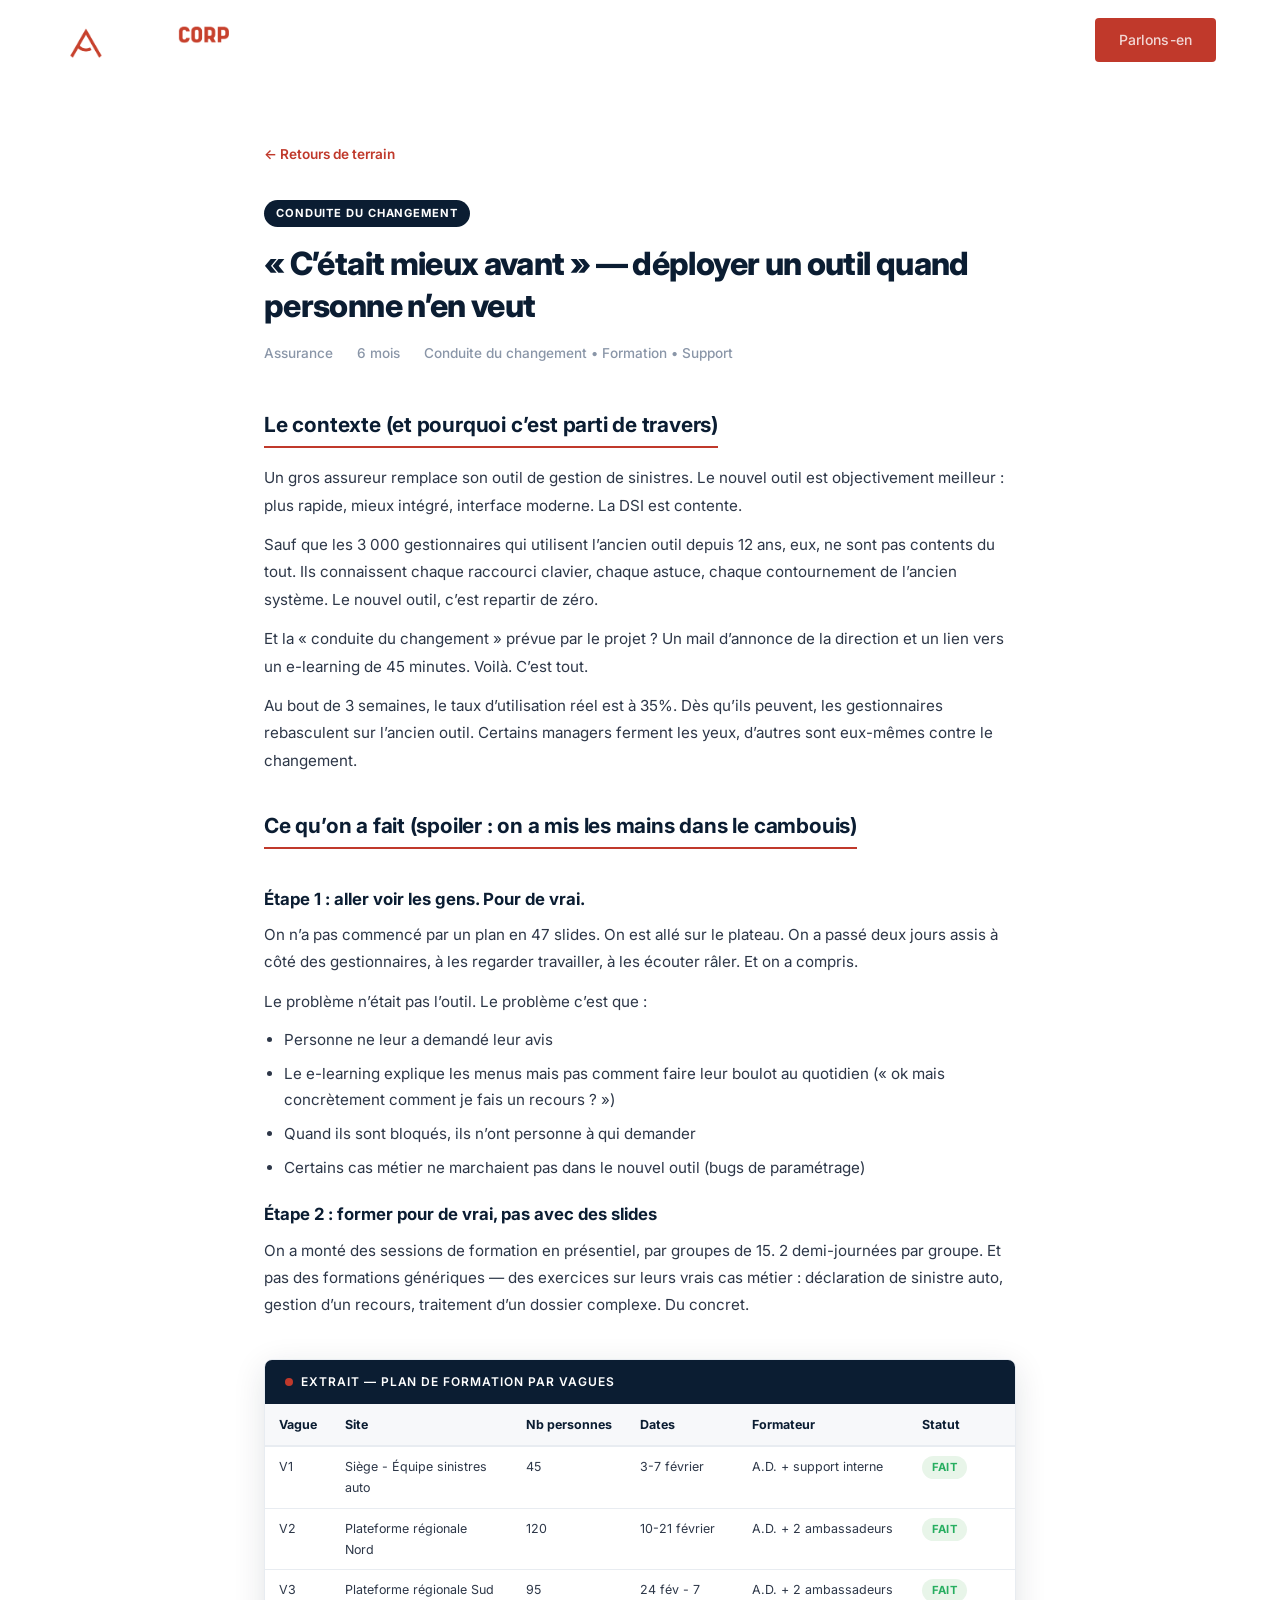
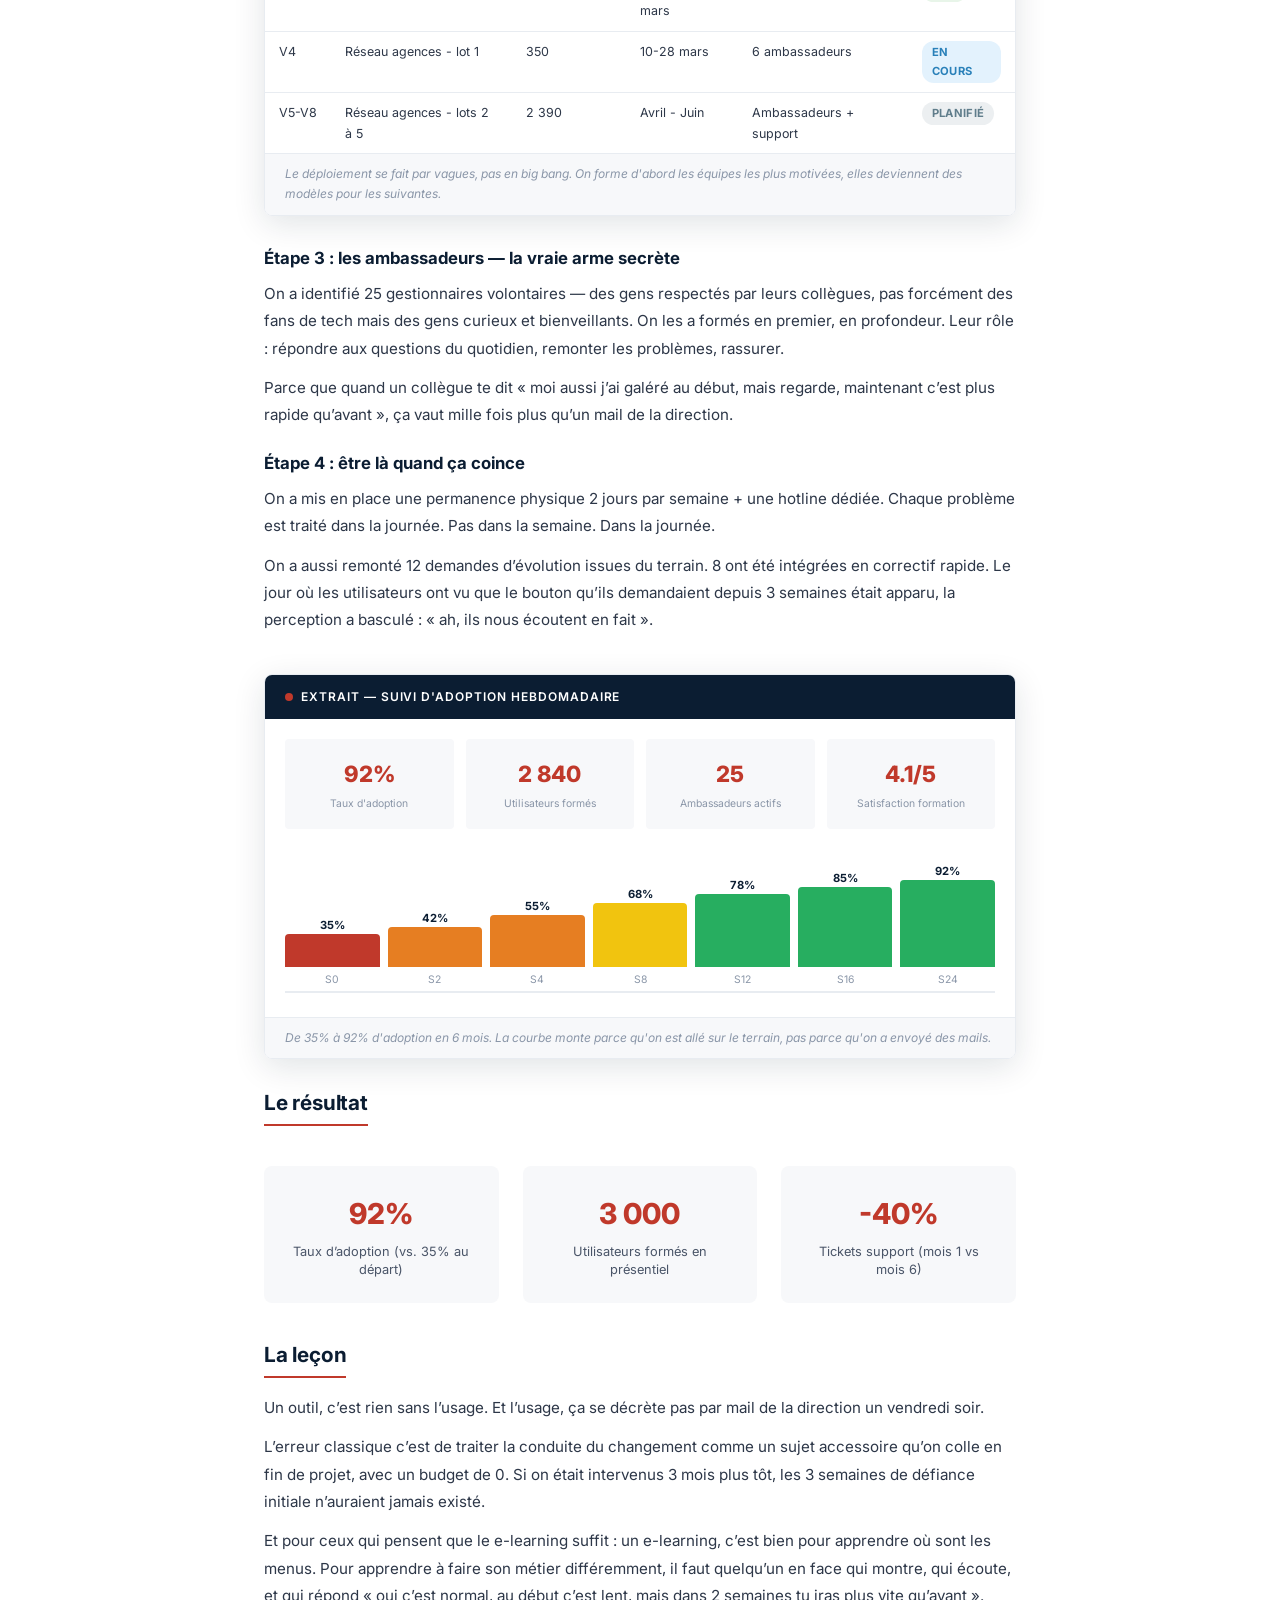
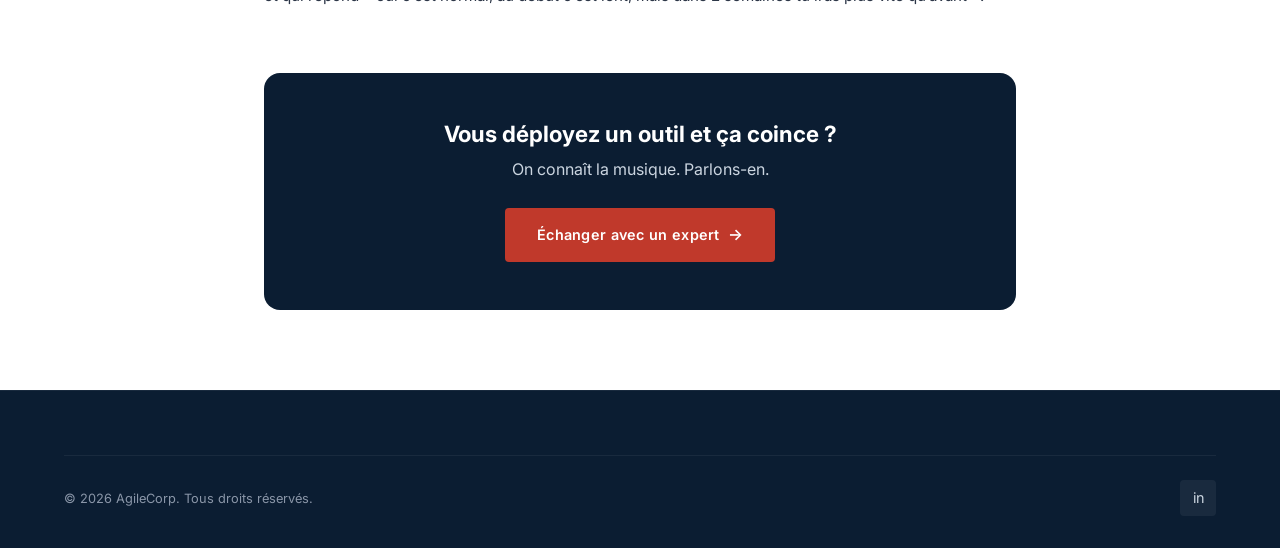
==== commit 0246fc2d: "refactor: rewrite articles with casual tone, add deliverable mockups Rewrote all 4 terrain articles:" ====
--- a/articles/deploiement-3000-utilisateurs.html
+++ b/articles/deploiement-3000-utilisateurs.html
@@ -3,8 +3,8 @@
 <head>
   <meta charset="UTF-8">
   <meta name="viewport" content="width=device-width, initial-scale=1.0">
-  <meta name="description" content="Retour de mission : d&eacute;ployer un outil m&eacute;tier aupr&egrave;s de 3 000 utilisateurs r&eacute;ticents. Conduite du changement, formation, adoption.">
-  <title>D&eacute;ployer un outil aupr&egrave;s de 3 000 utilisateurs | AgileCorp</title>
+  <meta name="description" content="Retour de mission : déployer un outil quand les utilisateurs disent 'c'était mieux avant'. Conduite du changement, formation, ambassadeurs.">
+  <title>&laquo; C'&eacute;tait mieux avant &raquo; &mdash; retour de mission conduite du changement | AgileCorp</title>
   <link rel="preconnect" href="https://fonts.googleapis.com">
   <link rel="preconnect" href="https://fonts.gstatic.com" crossorigin>
   <link href="https://fonts.googleapis.com/css2?family=Inter:wght@400;500;600;700;800;900&display=swap" rel="stylesheet">
@@ -37,58 +37,154 @@
 
       <div class="article-header">
         <div class="insight-tag">Conduite du changement</div>
-        <h1>D&eacute;ployer un outil m&eacute;tier aupr&egrave;s de 3&nbsp;000 utilisateurs qui n&rsquo;en veulent pas</h1>
+        <h1>&laquo;&nbsp;C&rsquo;&eacute;tait mieux avant&nbsp;&raquo; &mdash; d&eacute;ployer un outil quand personne n&rsquo;en veut</h1>
         <div class="article-meta">
-          <span>Secteur : Assurance</span>
-          <span>Dur&eacute;e : 6 mois</span>
-          <span>Expertise : Conduite du changement, Formation</span>
+          <span>Assurance</span>
+          <span>6 mois</span>
+          <span>Conduite du changement &bull; Formation &bull; Support</span>
         </div>
       </div>
 
       <div class="article-body">
 
         <div class="article-section">
-          <h2>Le contexte</h2>
-          <p>Un acteur majeur de l&rsquo;assurance d&eacute;cide de remplacer son outil de gestion de sinistres. Le nouvel outil est plus performant, plus rapide, mieux int&eacute;gr&eacute; au SI. Sur le papier, tout le monde devrait &ecirc;tre content.</p>
-          <p>Dans les faits, personne ne l&rsquo;est. L&rsquo;ancien outil est utilis&eacute; depuis 12 ans. Les gestionnaires connaissent chaque raccourci, chaque astuce, chaque contournement. Le nouvel outil change tout : l&rsquo;interface, les parcours, la logique m&ecirc;me du traitement.</p>
-        </div>
-
-        <div class="article-section">
-          <h2>Le probl&egrave;me</h2>
-          <p>Le d&eacute;ploiement a &eacute;t&eacute; planifi&eacute; par la DSI. Techniquement, tout est pr&ecirc;t. Mais c&ocirc;t&eacute; terrain, c&rsquo;est une autre histoire :</p>
+          <h2>Le contexte (et pourquoi c&rsquo;est parti de travers)</h2>
+          <p>Un gros assureur remplace son outil de gestion de sinistres. Le nouvel outil est objectivement meilleur : plus rapide, mieux int&eacute;gr&eacute;, interface moderne. La DSI est contente.</p>
+          <p>Sauf que les 3 000 gestionnaires qui utilisent l&rsquo;ancien outil depuis 12 ans, eux, ne sont pas contents du tout. Ils connaissent chaque raccourci clavier, chaque astuce, chaque contournement de l&rsquo;ancien syst&egrave;me. Le nouvel outil, c&rsquo;est repartir de z&eacute;ro.</p>
+          <p>Et la &laquo;&nbsp;conduite du changement&nbsp;&raquo; pr&eacute;vue par le projet ? Un mail d&rsquo;annonce de la direction et un lien vers un e-learning de 45 minutes. Voil&agrave;. C&rsquo;est tout.</p>
+          <p>Au bout de 3 semaines, le taux d&rsquo;utilisation r&eacute;el est &agrave; 35%. D&egrave;s qu&rsquo;ils peuvent, les gestionnaires rebasculent sur l&rsquo;ancien outil. Certains managers ferment les yeux, d&rsquo;autres sont eux-m&ecirc;mes contre le changement.</p>
+        </div>
+
+        <div class="article-section">
+          <h2>Ce qu&rsquo;on a fait (spoiler : on a mis les mains dans le cambouis)</h2>
+
+          <h3>&Eacute;tape 1 : aller voir les gens. Pour de vrai.</h3>
+          <p>On n&rsquo;a pas commenc&eacute; par un plan en 47 slides. On est all&eacute; sur le plateau. On a pass&eacute; deux jours assis &agrave; c&ocirc;t&eacute; des gestionnaires, &agrave; les regarder travailler, &agrave; les &eacute;couter r&acirc;ler. Et on a compris.</p>
+          <p>Le probl&egrave;me n&rsquo;&eacute;tait pas l&rsquo;outil. Le probl&egrave;me c&rsquo;est que :</p>
           <ul>
-            <li>Les gestionnaires n&rsquo;ont pas &eacute;t&eacute; associ&eacute;s au choix de l&rsquo;outil. Ils l&rsquo;apprennent au moment du d&eacute;ploiement.</li>
-            <li>Pas de plan de formation structur&eacute;. Un mail avec un lien vers un e-learning de 45 minutes.</li>
-            <li>Les managers de proximit&eacute; ne sont pas embarqu&eacute;s. Certains expriment eux-m&ecirc;mes des doutes sur le changement.</li>
-            <li>Les premi&egrave;res r&eacute;actions terrain : &laquo;&nbsp;On ne comprend rien&nbsp;&raquo;, &laquo;&nbsp;C&rsquo;&eacute;tait mieux avant&nbsp;&raquo;, &laquo;&nbsp;On perd du temps&nbsp;&raquo;.</li>
+            <li>Personne ne leur a demand&eacute; leur avis</li>
+            <li>Le e-learning explique les menus mais pas comment faire leur boulot au quotidien (&laquo;&nbsp;ok mais concr&egrave;tement comment je fais un recours ?&nbsp;&raquo;)</li>
+            <li>Quand ils sont bloqu&eacute;s, ils n&rsquo;ont personne &agrave; qui demander</li>
+            <li>Certains cas m&eacute;tier ne marchaient pas dans le nouvel outil (bugs de param&eacute;trage)</li>
           </ul>
-          <p>Au bout de 3 semaines, le taux d&rsquo;utilisation r&eacute;el est &agrave; 35%. Les gestionnaires basculent sur l&rsquo;ancien outil d&egrave;s qu&rsquo;ils le peuvent. Le projet est en danger.</p>
-        </div>
-
-        <div class="article-section">
-          <h2>Notre intervention</h2>
-          <p>On est intervenu avec un consultant conduite du changement, en lien direct avec le chef de projet DSI et les responsables m&eacute;tier.</p>
-
-          <h3>Semaine 1-2 : diagnostic terrain</h3>
-          <p>Pas de PowerPoint. On est all&eacute; sur le terrain. On a pass&eacute; deux jours avec les gestionnaires, &agrave; les regarder travailler, &agrave; &eacute;couter leurs irritants. Ce n&rsquo;est pas l&rsquo;outil le probl&egrave;me &mdash; c&rsquo;est la mani&egrave;re dont il a &eacute;t&eacute; amen&eacute;.</p>
-          <p>On a identifi&eacute; 3 freins principaux : le manque de formation pratique (pas th&eacute;orique &mdash; pratique), l&rsquo;absence de r&eacute;f&eacute;rents de proximit&eacute;, et des cas m&eacute;tier non couverts par le param&eacute;trage.</p>
-
-          <h3>Mois 1-2 : formation par vagues</h3>
-          <p>On a construit un plan de formation en pr&eacute;sentiel, par groupes de 15, sur 2 demi-journ&eacute;es. Pas de slides g&eacute;n&eacute;riques &mdash; des exercices sur des cas r&eacute;els tir&eacute;s de leur quotidien (d&eacute;claration de sinistre auto, gestion d&rsquo;un recours, etc.).</p>
-          <p>Parall&egrave;lement, on a form&eacute; 25 &laquo;&nbsp;ambassadeurs&nbsp;&raquo; parmi les gestionnaires volontaires. Leur r&ocirc;le : r&eacute;pondre aux questions du quotidien, remonter les probl&egrave;mes, rassurer.</p>
-
-          <h3>Mois 3-6 : accompagnement et pilotage</h3>
-          <p>Support de proximit&eacute; pendant les 4 premiers mois. Une permanence physique 2 jours par semaine, une hotline d&eacute;di&eacute;e. Chaque probl&egrave;me est trait&eacute; dans la journ&eacute;e.</p>
-          <p>Indicateurs de suivi hebdomadaires : taux de connexion, nombre de dossiers trait&eacute;s dans le nouvel outil, tickets support, satisfaction. On a rendu visible la progression pour que la direction et les managers terrain voient que &ccedil;a avan&ccedil;ait.</p>
-          <p>Au bout du 3&egrave;me mois, on a identifi&eacute; 12 demandes d&rsquo;&eacute;volution remontes du terrain. 8 ont &eacute;t&eacute; int&eacute;gr&eacute;es en correctif rapide. &Ccedil;a a chang&eacute; la perception : les utilisateurs ont senti qu&rsquo;on les &eacute;coutait.</p>
-        </div>
-
-        <div class="article-section">
-          <h2>Les r&eacute;sultats</h2>
+
+          <h3>&Eacute;tape 2 : former pour de vrai, pas avec des slides</h3>
+          <p>On a mont&eacute; des sessions de formation en pr&eacute;sentiel, par groupes de 15. 2 demi-journ&eacute;es par groupe. Et pas des formations g&eacute;n&eacute;riques &mdash; des exercices sur leurs vrais cas m&eacute;tier : d&eacute;claration de sinistre auto, gestion d&rsquo;un recours, traitement d&rsquo;un dossier complexe. Du concret.</p>
+        </div>
+
+        <div class="deliverable">
+          <div class="deliverable-header">Extrait &mdash; Plan de formation par vagues</div>
+          <div class="deliverable-body">
+            <table class="mock-table">
+              <thead>
+                <tr>
+                  <th>Vague</th>
+                  <th>Site</th>
+                  <th>Nb personnes</th>
+                  <th>Dates</th>
+                  <th>Formateur</th>
+                  <th>Statut</th>
+                </tr>
+              </thead>
+              <tbody>
+                <tr>
+                  <td>V1</td>
+                  <td>Si&egrave;ge - &Eacute;quipe sinistres auto</td>
+                  <td>45</td>
+                  <td>3-7 f&eacute;vrier</td>
+                  <td>A.D. + support interne</td>
+                  <td><span class="status-badge status-badge--green">Fait</span></td>
+                </tr>
+                <tr>
+                  <td>V2</td>
+                  <td>Plateforme r&eacute;gionale Nord</td>
+                  <td>120</td>
+                  <td>10-21 f&eacute;vrier</td>
+                  <td>A.D. + 2 ambassadeurs</td>
+                  <td><span class="status-badge status-badge--green">Fait</span></td>
+                </tr>
+                <tr>
+                  <td>V3</td>
+                  <td>Plateforme r&eacute;gionale Sud</td>
+                  <td>95</td>
+                  <td>24 f&eacute;v - 7 mars</td>
+                  <td>A.D. + 2 ambassadeurs</td>
+                  <td><span class="status-badge status-badge--green">Fait</span></td>
+                </tr>
+                <tr>
+                  <td>V4</td>
+                  <td>R&eacute;seau agences - lot 1</td>
+                  <td>350</td>
+                  <td>10-28 mars</td>
+                  <td>6 ambassadeurs</td>
+                  <td><span class="status-badge status-badge--blue">En cours</span></td>
+                </tr>
+                <tr>
+                  <td>V5-V8</td>
+                  <td>R&eacute;seau agences - lots 2 &agrave; 5</td>
+                  <td>2 390</td>
+                  <td>Avril - Juin</td>
+                  <td>Ambassadeurs + support</td>
+                  <td><span class="status-badge status-badge--gray">Planifi&eacute;</span></td>
+                </tr>
+              </tbody>
+            </table>
+          </div>
+          <div class="deliverable-caption">Le d&eacute;ploiement se fait par vagues, pas en big bang. On forme d'abord les &eacute;quipes les plus motiv&eacute;es, elles deviennent des mod&egrave;les pour les suivantes.</div>
+        </div>
+
+        <div class="article-section">
+          <h3>&Eacute;tape 3 : les ambassadeurs &mdash; la vraie arme secr&egrave;te</h3>
+          <p>On a identifi&eacute; 25 gestionnaires volontaires &mdash; des gens respect&eacute;s par leurs coll&egrave;gues, pas forc&eacute;ment des fans de tech mais des gens curieux et bienveillants. On les a form&eacute;s en premier, en profondeur. Leur r&ocirc;le : r&eacute;pondre aux questions du quotidien, remonter les probl&egrave;mes, rassurer.</p>
+          <p>Parce que quand un coll&egrave;gue te dit &laquo;&nbsp;moi aussi j&rsquo;ai gal&eacute;r&eacute; au d&eacute;but, mais regarde, maintenant c&rsquo;est plus rapide qu&rsquo;avant&nbsp;&raquo;, &ccedil;a vaut mille fois plus qu&rsquo;un mail de la direction.</p>
+
+          <h3>&Eacute;tape 4 : &ecirc;tre l&agrave; quand &ccedil;a coince</h3>
+          <p>On a mis en place une permanence physique 2 jours par semaine + une hotline d&eacute;di&eacute;e. Chaque probl&egrave;me est trait&eacute; dans la journ&eacute;e. Pas dans la semaine. Dans la journ&eacute;e.</p>
+          <p>On a aussi remont&eacute; 12 demandes d&rsquo;&eacute;volution issues du terrain. 8 ont &eacute;t&eacute; int&eacute;gr&eacute;es en correctif rapide. Le jour o&ugrave; les utilisateurs ont vu que le bouton qu&rsquo;ils demandaient depuis 3 semaines &eacute;tait apparu, la perception a bascul&eacute; : &laquo;&nbsp;ah, ils nous &eacute;coutent en fait&nbsp;&raquo;.</p>
+        </div>
+
+        <div class="deliverable">
+          <div class="deliverable-header">Extrait &mdash; Suivi d'adoption hebdomadaire</div>
+          <div class="deliverable-body">
+            <div class="mock-kpi-row">
+              <div class="mock-kpi">
+                <div class="mock-kpi-value">92%</div>
+                <div class="mock-kpi-label">Taux d'adoption</div>
+              </div>
+              <div class="mock-kpi">
+                <div class="mock-kpi-value">2 840</div>
+                <div class="mock-kpi-label">Utilisateurs form&eacute;s</div>
+              </div>
+              <div class="mock-kpi">
+                <div class="mock-kpi-value">25</div>
+                <div class="mock-kpi-label">Ambassadeurs actifs</div>
+              </div>
+              <div class="mock-kpi">
+                <div class="mock-kpi-value">4.1/5</div>
+                <div class="mock-kpi-label">Satisfaction formation</div>
+              </div>
+            </div>
+            <div class="mock-chart">
+              <div class="mock-bar-chart">
+                <div class="mock-bar" style="height: 35%; background: #c0392b;"><span class="mock-bar-value">35%</span><span class="mock-bar-label">S0</span></div>
+                <div class="mock-bar" style="height: 42%; background: #e67e22;"><span class="mock-bar-value">42%</span><span class="mock-bar-label">S2</span></div>
+                <div class="mock-bar" style="height: 55%; background: #e67e22;"><span class="mock-bar-value">55%</span><span class="mock-bar-label">S4</span></div>
+                <div class="mock-bar" style="height: 68%; background: #f1c40f;"><span class="mock-bar-value">68%</span><span class="mock-bar-label">S8</span></div>
+                <div class="mock-bar" style="height: 78%; background: #27ae60;"><span class="mock-bar-value">78%</span><span class="mock-bar-label">S12</span></div>
+                <div class="mock-bar" style="height: 85%; background: #27ae60;"><span class="mock-bar-value">85%</span><span class="mock-bar-label">S16</span></div>
+                <div class="mock-bar" style="height: 92%; background: #27ae60;"><span class="mock-bar-value">92%</span><span class="mock-bar-label">S24</span></div>
+              </div>
+            </div>
+          </div>
+          <div class="deliverable-caption">De 35% &agrave; 92% d'adoption en 6 mois. La courbe monte parce qu'on est all&eacute; sur le terrain, pas parce qu'on a envoy&eacute; des mails.</div>
+        </div>
+
+        <div class="article-section">
+          <h2>Le r&eacute;sultat</h2>
           <div class="article-results">
             <div class="article-result">
               <div class="article-result-value">92%</div>
-              <div class="article-result-label">Taux d&rsquo;adoption au bout de 6 mois (vs. 35% &agrave; notre arriv&eacute;e)</div>
+              <div class="article-result-label">Taux d&rsquo;adoption (vs. 35% au d&eacute;part)</div>
             </div>
             <div class="article-result">
               <div class="article-result-value">3 000</div>
@@ -96,23 +192,23 @@
             </div>
             <div class="article-result">
               <div class="article-result-value">-40%</div>
-              <div class="article-result-label">Tickets support entre le mois 1 et le mois 6</div>
+              <div class="article-result-label">Tickets support (mois 1 vs mois 6)</div>
             </div>
           </div>
         </div>
 
         <div class="article-section">
-          <h2>Ce qu&rsquo;on en retient</h2>
-          <p>Un outil n&rsquo;est rien sans l&rsquo;usage. Et l&rsquo;usage ne se d&eacute;cr&egrave;te pas &mdash; il se construit. Le e-learning tout seul ne marche pas pour un changement de cette ampleur. Les gens ont besoin de pratiquer, de poser des questions, d&rsquo;&ecirc;tre rassur&eacute;s.</p>
-          <p>L&rsquo;erreur classique, c&rsquo;est de traiter la conduite du changement comme un sujet accessoire, qu&rsquo;on ajoute en fin de projet. Ici, si on &eacute;tait intervenu 3 mois plus t&ocirc;t, on aurait &eacute;vit&eacute; les 3 semaines de d&eacute;fiance initiale.</p>
-          <p>Et les ambassadeurs, c&rsquo;est la cl&eacute;. Un coll&egrave;gue qui dit &laquo;&nbsp;moi aussi j&rsquo;ai gal&eacute;r&eacute; au d&eacute;but mais maintenant c&rsquo;est bien&nbsp;&raquo;, &ccedil;a vaut plus que n&rsquo;importe quelle communication de la direction.</p>
+          <h2>La le&ccedil;on</h2>
+          <p>Un outil, c&rsquo;est rien sans l&rsquo;usage. Et l&rsquo;usage, &ccedil;a se d&eacute;cr&egrave;te pas par mail de la direction un vendredi soir.</p>
+          <p>L&rsquo;erreur classique c&rsquo;est de traiter la conduite du changement comme un sujet accessoire qu&rsquo;on colle en fin de projet, avec un budget de 0. Si on &eacute;tait intervenus 3 mois plus t&ocirc;t, les 3 semaines de d&eacute;fiance initiale n&rsquo;auraient jamais exist&eacute;.</p>
+          <p>Et pour ceux qui pensent que le e-learning suffit : un e-learning, c&rsquo;est bien pour apprendre o&ugrave; sont les menus. Pour apprendre &agrave; faire son m&eacute;tier diff&eacute;remment, il faut quelqu&rsquo;un en face qui montre, qui &eacute;coute, et qui r&eacute;pond &laquo;&nbsp;oui c&rsquo;est normal, au d&eacute;but c&rsquo;est lent, mais dans 2 semaines tu iras plus vite qu&rsquo;avant&nbsp;&raquo;.</p>
         </div>
 
       </div>
 
       <div class="article-cta">
-        <h3>Un d&eacute;ploiement &agrave; accompagner ?</h3>
-        <p>On conna&icirc;t le terrain. Parlons-en.</p>
+        <h3>Vous d&eacute;ployez un outil et &ccedil;a coince ?</h3>
+        <p>On conna&icirc;t la musique. Parlons-en.</p>
         <a href="../index.html#contact" class="btn btn-primary btn-arrow">&Eacute;changer avec un expert</a>
       </div>
 
--- a/css/article.css
+++ b/css/article.css
@@ -135,10 +135,233 @@
   margin-bottom: 24px;
 }
 
+/* ============================================
+   DELIVERABLE MOCKUPS
+   ============================================ */
+.deliverable {
+  margin: 32px 0;
+  border-radius: var(--radius-md);
+  overflow: hidden;
+  box-shadow: var(--shadow-lg);
+  border: 1px solid var(--color-light-gray);
+}
+
+.deliverable-header {
+  background: var(--color-primary);
+  color: var(--color-white);
+  padding: 12px 20px;
+  font-size: 0.75rem;
+  font-weight: 600;
+  text-transform: uppercase;
+  letter-spacing: 0.08em;
+  display: flex;
+  align-items: center;
+  gap: 8px;
+}
+
+.deliverable-header::before {
+  content: '';
+  width: 8px;
+  height: 8px;
+  background: var(--color-accent);
+  border-radius: 50%;
+}
+
+.deliverable-caption {
+  background: var(--color-off-white);
+  padding: 10px 20px;
+  font-size: 0.75rem;
+  color: var(--color-mid-gray);
+  font-style: italic;
+  border-top: 1px solid var(--color-light-gray);
+}
+
+.deliverable-body {
+  padding: 0;
+  background: var(--color-white);
+  overflow-x: auto;
+}
+
+.mock-table {
+  width: 100%;
+  border-collapse: collapse;
+  font-size: 0.78rem;
+}
+
+.mock-table th {
+  background: var(--color-off-white);
+  padding: 10px 14px;
+  text-align: left;
+  font-weight: 700;
+  color: var(--color-primary);
+  border-bottom: 2px solid var(--color-light-gray);
+  white-space: nowrap;
+}
+
+.mock-table td {
+  padding: 9px 14px;
+  border-bottom: 1px solid var(--color-light-gray);
+  color: var(--color-text);
+  vertical-align: top;
+}
+
+.mock-table tr:last-child td {
+  border-bottom: none;
+}
+
+.mock-table tr:hover td {
+  background: #f0f4f8;
+}
+
+.status-badge {
+  display: inline-block;
+  padding: 2px 10px;
+  border-radius: 12px;
+  font-size: 0.7rem;
+  font-weight: 700;
+  text-transform: uppercase;
+  letter-spacing: 0.03em;
+}
+
+.status-badge--red { background: #fde8e8; color: #c0392b; }
+.status-badge--orange { background: #fef3e2; color: #d35400; }
+.status-badge--green { background: #e8f5e9; color: #27ae60; }
+.status-badge--blue { background: #e3f2fd; color: #2980b9; }
+.status-badge--gray { background: #eceff1; color: #607d8b; }
+
+.prio-dot {
+  display: inline-block;
+  width: 10px;
+  height: 10px;
+  border-radius: 50%;
+  margin-right: 4px;
+  vertical-align: middle;
+}
+
+.prio-dot--critical { background: #c0392b; }
+.prio-dot--high { background: #e67e22; }
+.prio-dot--medium { background: #f1c40f; }
+.prio-dot--low { background: #27ae60; }
+
+.mock-chart {
+  padding: 24px 20px;
+}
+
+.mock-bar-chart {
+  display: flex;
+  align-items: flex-end;
+  gap: 8px;
+  height: 120px;
+  padding: 0 0 24px;
+  border-bottom: 2px solid var(--color-light-gray);
+  position: relative;
+}
+
+.mock-bar {
+  flex: 1;
+  border-radius: 4px 4px 0 0;
+  position: relative;
+  min-width: 30px;
+  transition: var(--transition);
+}
+
+.mock-bar-label {
+  position: absolute;
+  bottom: -22px;
+  left: 50%;
+  transform: translateX(-50%);
+  font-size: 0.65rem;
+  color: var(--color-mid-gray);
+  white-space: nowrap;
+}
+
+.mock-bar-value {
+  position: absolute;
+  top: -18px;
+  left: 50%;
+  transform: translateX(-50%);
+  font-size: 0.7rem;
+  font-weight: 700;
+  color: var(--color-primary);
+}
+
+.mock-kpi-row {
+  display: grid;
+  grid-template-columns: repeat(4, 1fr);
+  gap: 12px;
+  padding: 20px;
+}
+
+.mock-kpi {
+  text-align: center;
+  padding: 16px 8px;
+  background: var(--color-off-white);
+  border-radius: var(--radius-sm);
+}
+
+.mock-kpi-value {
+  font-size: 1.4rem;
+  font-weight: 800;
+  color: var(--color-accent);
+}
+
+.mock-kpi-label {
+  font-size: 0.65rem;
+  color: var(--color-mid-gray);
+  margin-top: 2px;
+}
+
+.mock-kanban {
+  display: grid;
+  grid-template-columns: repeat(4, 1fr);
+  gap: 12px;
+  padding: 20px;
+}
+
+.mock-kanban-col {
+  background: var(--color-off-white);
+  border-radius: var(--radius-sm);
+  padding: 12px;
+}
+
+.mock-kanban-col h5 {
+  font-size: 0.7rem;
+  font-weight: 700;
+  text-transform: uppercase;
+  color: var(--color-mid-gray);
+  margin-bottom: 10px;
+  letter-spacing: 0.05em;
+}
+
+.mock-kanban-card {
+  background: var(--color-white);
+  border-radius: 4px;
+  padding: 8px 10px;
+  margin-bottom: 8px;
+  font-size: 0.7rem;
+  color: var(--color-text);
+  box-shadow: var(--shadow-sm);
+  border-left: 3px solid var(--color-light-gray);
+}
+
+.mock-kanban-card--accent {
+  border-left-color: var(--color-accent);
+}
+
+.mock-kanban-card--green {
+  border-left-color: #27ae60;
+}
+
+.mock-kanban-card--orange {
+  border-left-color: #e67e22;
+}
+
 @media (max-width: 768px) {
   .article { padding: 120px 0 60px; }
   .article-header h1 { font-size: 1.5rem; }
   .article-results { grid-template-columns: 1fr; }
   .article-cta { padding: 32px 24px; }
   .article-meta { flex-direction: column; gap: 8px; }
-}
+  .mock-kpi-row { grid-template-columns: repeat(2, 1fr); }
+  .mock-kanban { grid-template-columns: repeat(2, 1fr); }
+}
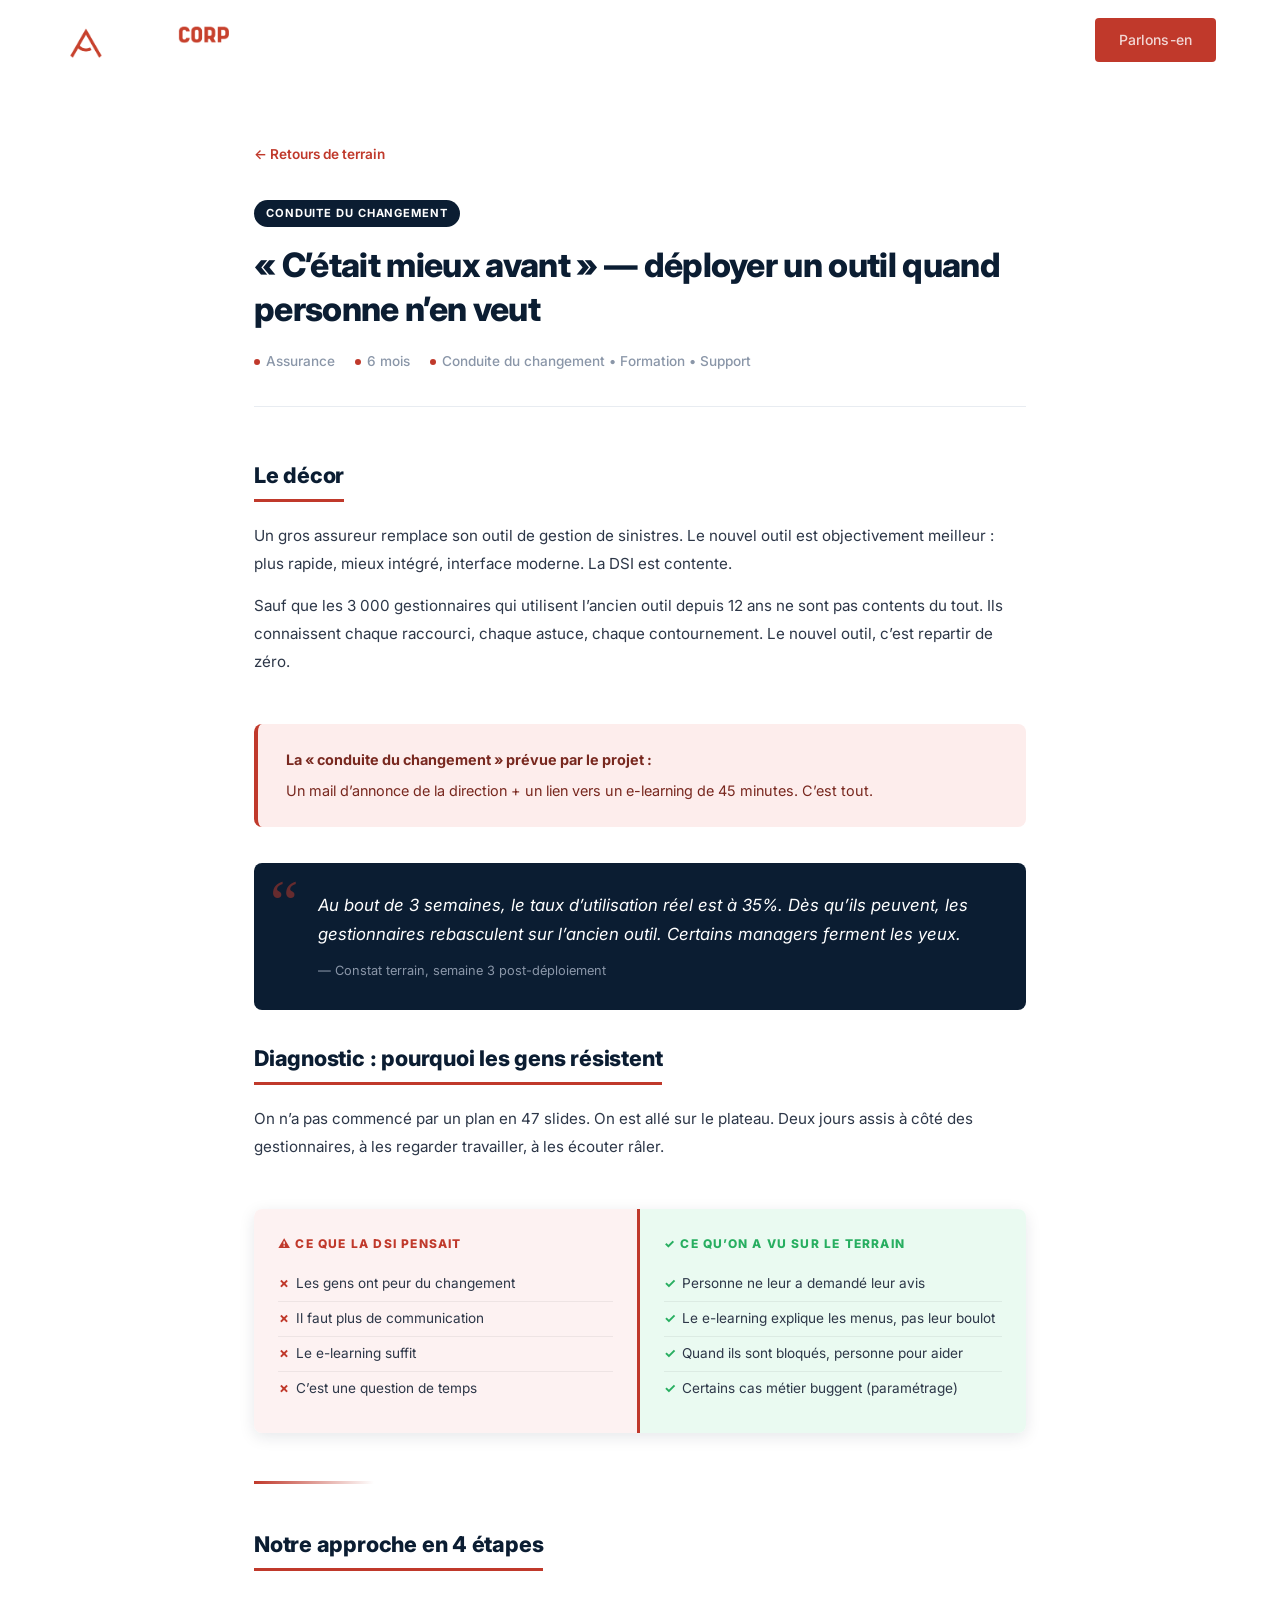
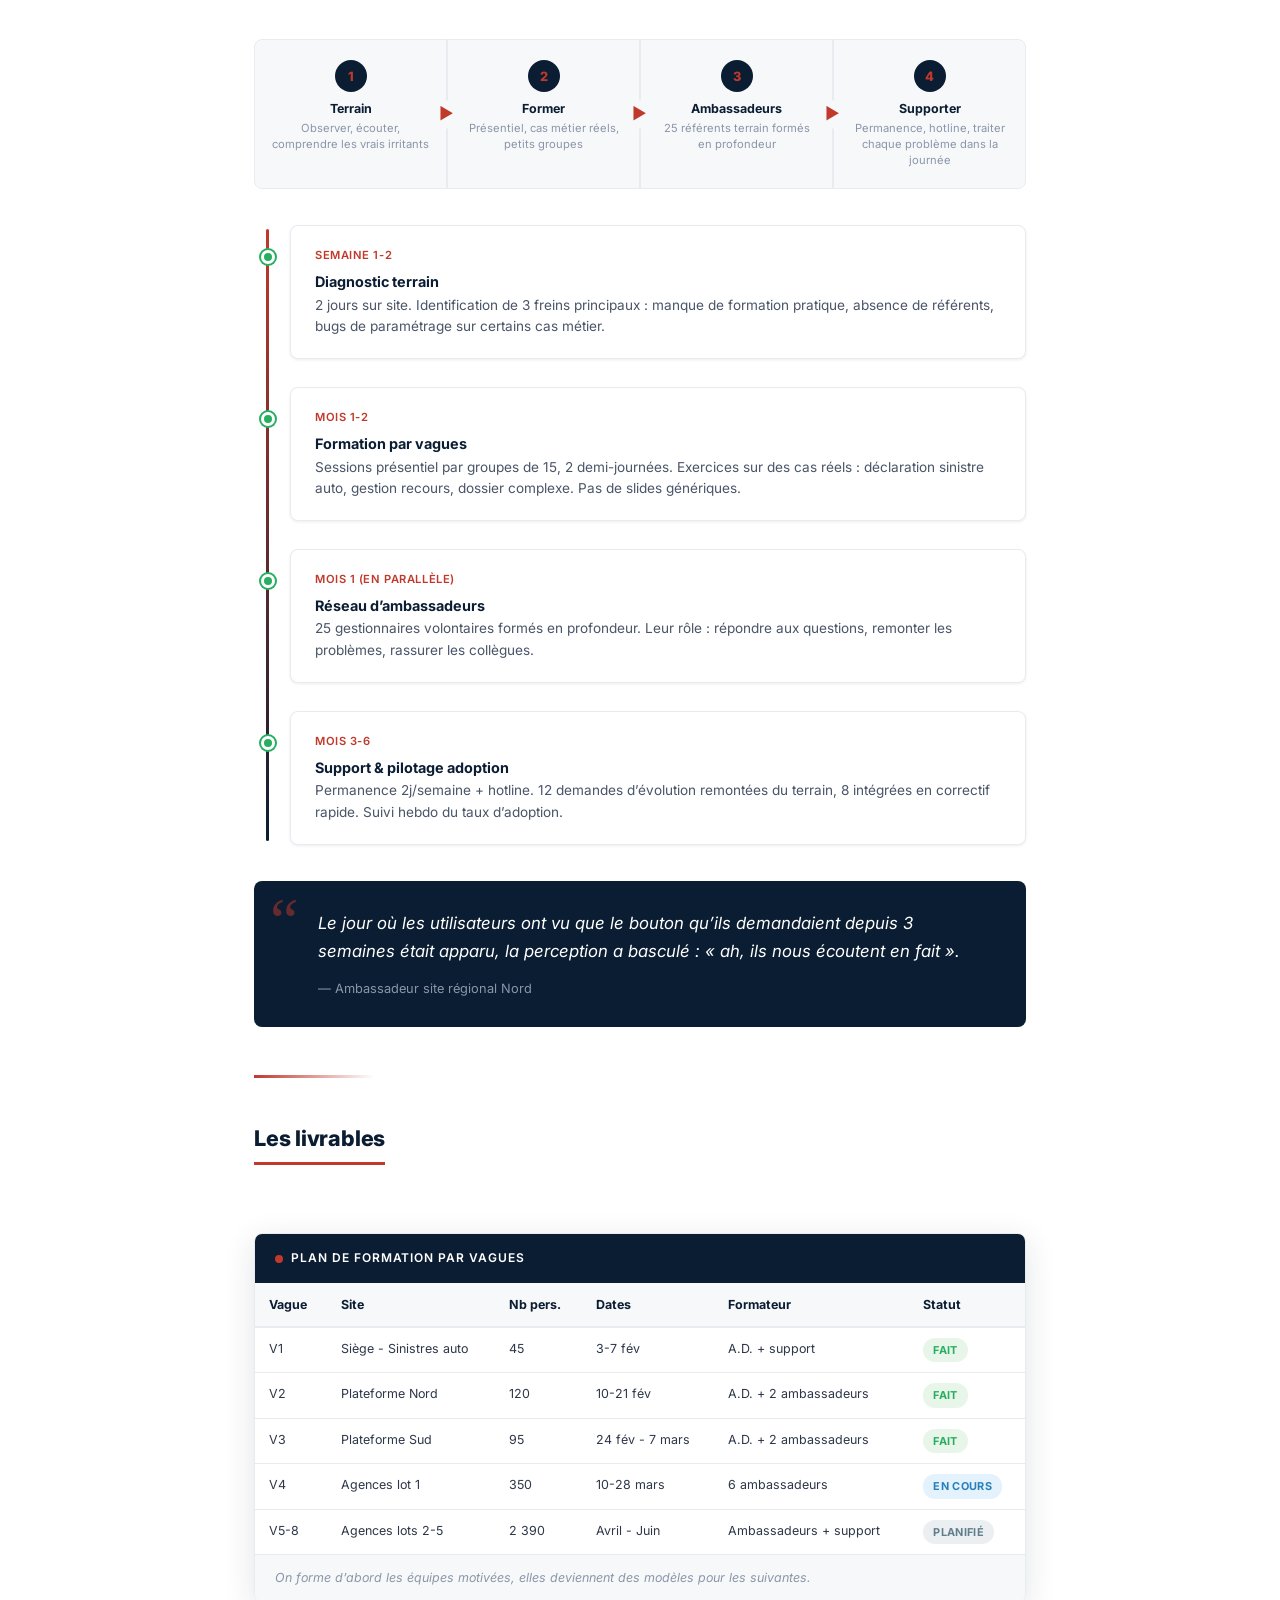
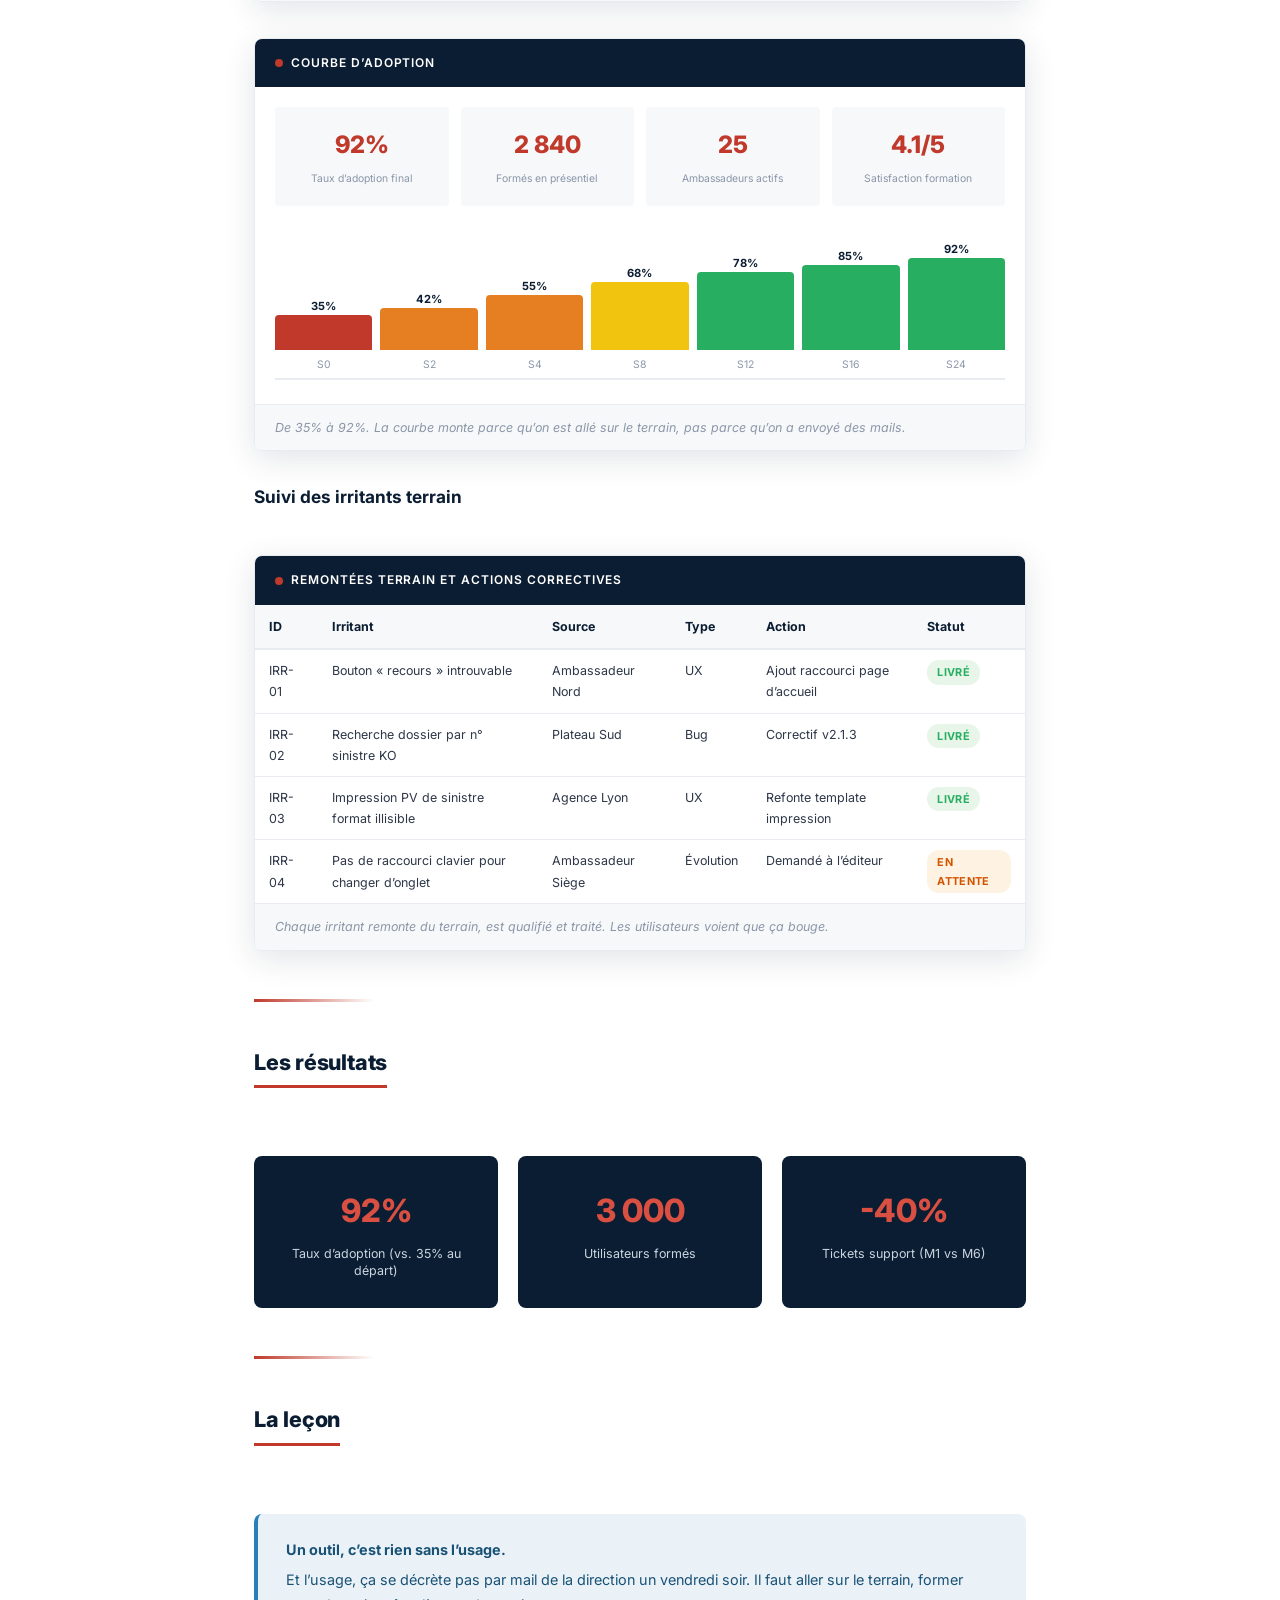
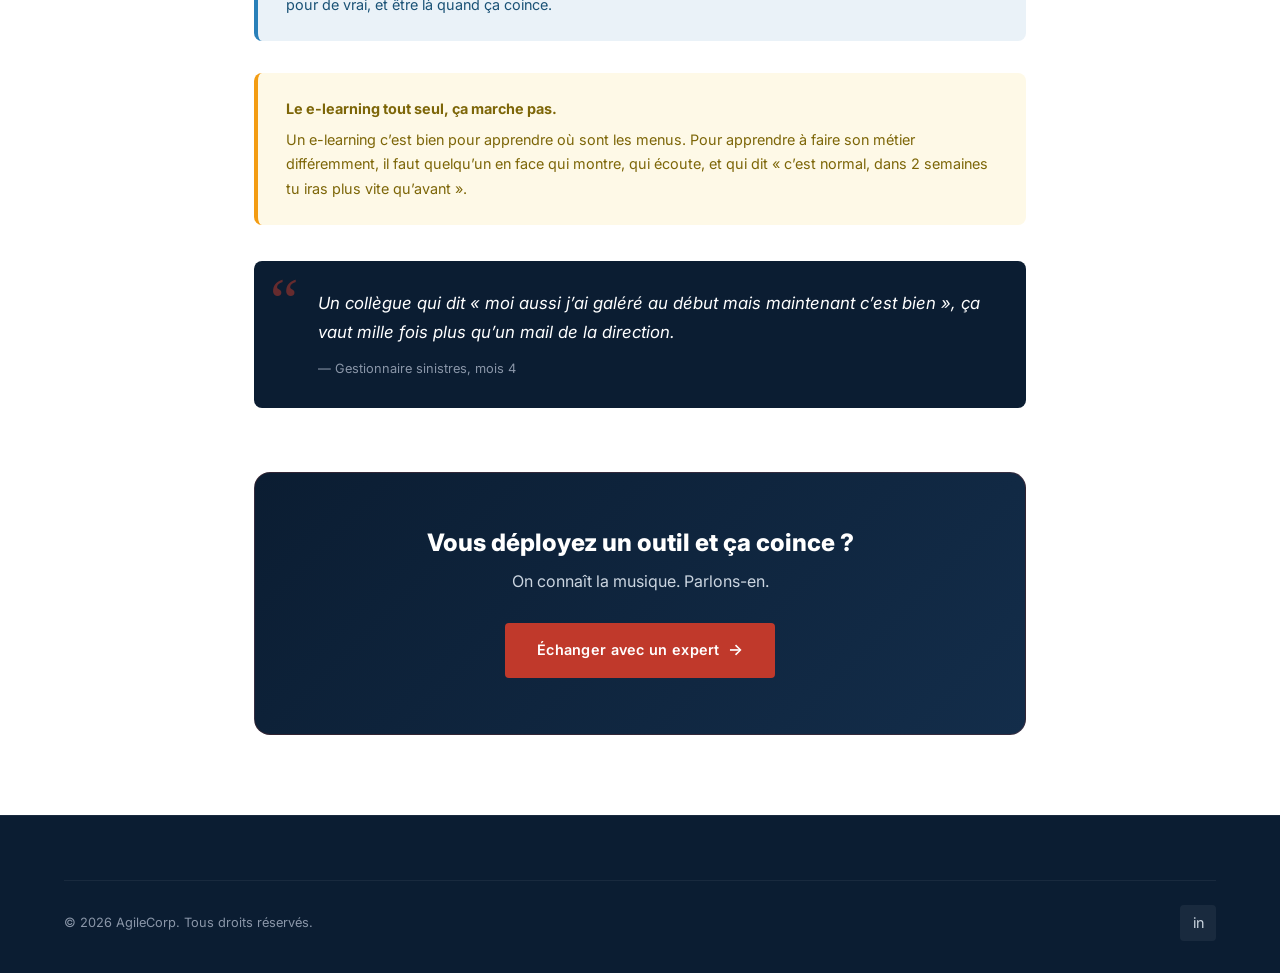
==== commit fffe5a92: "feat: enrich articles with visual components and better layout Added timeline, before/after, process" ====
--- a/articles/deploiement-3000-utilisateurs.html
+++ b/articles/deploiement-3000-utilisateurs.html
@@ -3,8 +3,8 @@
 <head>
   <meta charset="UTF-8">
   <meta name="viewport" content="width=device-width, initial-scale=1.0">
-  <meta name="description" content="Retour de mission : déployer un outil quand les utilisateurs disent 'c'était mieux avant'. Conduite du changement, formation, ambassadeurs.">
-  <title>&laquo; C'&eacute;tait mieux avant &raquo; &mdash; retour de mission conduite du changement | AgileCorp</title>
+  <meta name="description" content="Retour de mission : d&eacute;ployer un outil quand les utilisateurs disent 'c'&eacute;tait mieux avant'.">
+  <title>&laquo; C'&eacute;tait mieux avant &raquo; &mdash; retour conduite du changement | AgileCorp</title>
   <link rel="preconnect" href="https://fonts.googleapis.com">
   <link rel="preconnect" href="https://fonts.gstatic.com" crossorigin>
   <link href="https://fonts.googleapis.com/css2?family=Inter:wght@400;500;600;700;800;900&display=swap" rel="stylesheet">
@@ -48,112 +48,155 @@
       <div class="article-body">
 
         <div class="article-section">
-          <h2>Le contexte (et pourquoi c&rsquo;est parti de travers)</h2>
+          <h2>Le d&eacute;cor</h2>
           <p>Un gros assureur remplace son outil de gestion de sinistres. Le nouvel outil est objectivement meilleur : plus rapide, mieux int&eacute;gr&eacute;, interface moderne. La DSI est contente.</p>
-          <p>Sauf que les 3 000 gestionnaires qui utilisent l&rsquo;ancien outil depuis 12 ans, eux, ne sont pas contents du tout. Ils connaissent chaque raccourci clavier, chaque astuce, chaque contournement de l&rsquo;ancien syst&egrave;me. Le nouvel outil, c&rsquo;est repartir de z&eacute;ro.</p>
-          <p>Et la &laquo;&nbsp;conduite du changement&nbsp;&raquo; pr&eacute;vue par le projet ? Un mail d&rsquo;annonce de la direction et un lien vers un e-learning de 45 minutes. Voil&agrave;. C&rsquo;est tout.</p>
-          <p>Au bout de 3 semaines, le taux d&rsquo;utilisation r&eacute;el est &agrave; 35%. D&egrave;s qu&rsquo;ils peuvent, les gestionnaires rebasculent sur l&rsquo;ancien outil. Certains managers ferment les yeux, d&rsquo;autres sont eux-m&ecirc;mes contre le changement.</p>
-        </div>
-
-        <div class="article-section">
-          <h2>Ce qu&rsquo;on a fait (spoiler : on a mis les mains dans le cambouis)</h2>
-
-          <h3>&Eacute;tape 1 : aller voir les gens. Pour de vrai.</h3>
-          <p>On n&rsquo;a pas commenc&eacute; par un plan en 47 slides. On est all&eacute; sur le plateau. On a pass&eacute; deux jours assis &agrave; c&ocirc;t&eacute; des gestionnaires, &agrave; les regarder travailler, &agrave; les &eacute;couter r&acirc;ler. Et on a compris.</p>
-          <p>Le probl&egrave;me n&rsquo;&eacute;tait pas l&rsquo;outil. Le probl&egrave;me c&rsquo;est que :</p>
-          <ul>
-            <li>Personne ne leur a demand&eacute; leur avis</li>
-            <li>Le e-learning explique les menus mais pas comment faire leur boulot au quotidien (&laquo;&nbsp;ok mais concr&egrave;tement comment je fais un recours ?&nbsp;&raquo;)</li>
-            <li>Quand ils sont bloqu&eacute;s, ils n&rsquo;ont personne &agrave; qui demander</li>
-            <li>Certains cas m&eacute;tier ne marchaient pas dans le nouvel outil (bugs de param&eacute;trage)</li>
-          </ul>
-
-          <h3>&Eacute;tape 2 : former pour de vrai, pas avec des slides</h3>
-          <p>On a mont&eacute; des sessions de formation en pr&eacute;sentiel, par groupes de 15. 2 demi-journ&eacute;es par groupe. Et pas des formations g&eacute;n&eacute;riques &mdash; des exercices sur leurs vrais cas m&eacute;tier : d&eacute;claration de sinistre auto, gestion d&rsquo;un recours, traitement d&rsquo;un dossier complexe. Du concret.</p>
+          <p>Sauf que les 3 000 gestionnaires qui utilisent l&rsquo;ancien outil depuis 12 ans ne sont pas contents du tout. Ils connaissent chaque raccourci, chaque astuce, chaque contournement. Le nouvel outil, c&rsquo;est repartir de z&eacute;ro.</p>
+        </div>
+
+        <div class="callout callout--danger">
+          <strong>La &laquo;&nbsp;conduite du changement&nbsp;&raquo; pr&eacute;vue par le projet :</strong>
+          Un mail d&rsquo;annonce de la direction + un lien vers un e-learning de 45 minutes. C&rsquo;est tout.
+        </div>
+
+        <div class="terrain-quote">
+          <p>Au bout de 3 semaines, le taux d&rsquo;utilisation r&eacute;el est &agrave; 35%. D&egrave;s qu&rsquo;ils peuvent, les gestionnaires rebasculent sur l&rsquo;ancien outil. Certains managers ferment les yeux.</p>
+          <div class="quote-source">&mdash; Constat terrain, semaine 3 post-d&eacute;ploiement</div>
+        </div>
+
+        <div class="article-section">
+          <h2>Diagnostic : pourquoi les gens r&eacute;sistent</h2>
+          <p>On n&rsquo;a pas commenc&eacute; par un plan en 47 slides. On est all&eacute; sur le plateau. Deux jours assis &agrave; c&ocirc;t&eacute; des gestionnaires, &agrave; les regarder travailler, &agrave; les &eacute;couter r&acirc;ler.</p>
+        </div>
+
+        <div class="before-after">
+          <div class="before-col">
+            <h4>&#9888; Ce que la DSI pensait</h4>
+            <ul>
+              <li>Les gens ont peur du changement</li>
+              <li>Il faut plus de communication</li>
+              <li>Le e-learning suffit</li>
+              <li>C&rsquo;est une question de temps</li>
+            </ul>
+          </div>
+          <div class="after-col">
+            <h4>&#10003; Ce qu&rsquo;on a vu sur le terrain</h4>
+            <ul>
+              <li>Personne ne leur a demand&eacute; leur avis</li>
+              <li>Le e-learning explique les menus, pas leur boulot</li>
+              <li>Quand ils sont bloqu&eacute;s, personne pour aider</li>
+              <li>Certains cas m&eacute;tier buggent (param&eacute;trage)</li>
+            </ul>
+          </div>
+        </div>
+
+        <hr class="article-divider">
+
+        <div class="article-section">
+          <h2>Notre approche en 4 &eacute;tapes</h2>
+        </div>
+
+        <div class="process-flow">
+          <div class="process-step">
+            <div class="process-step-num">1</div>
+            <h5>Terrain</h5>
+            <p>Observer, &eacute;couter, comprendre les vrais irritants</p>
+          </div>
+          <div class="process-step">
+            <div class="process-step-num">2</div>
+            <h5>Former</h5>
+            <p>Pr&eacute;sentiel, cas m&eacute;tier r&eacute;els, petits groupes</p>
+          </div>
+          <div class="process-step">
+            <div class="process-step-num">3</div>
+            <h5>Ambassadeurs</h5>
+            <p>25 r&eacute;f&eacute;rents terrain form&eacute;s en profondeur</p>
+          </div>
+          <div class="process-step">
+            <div class="process-step-num">4</div>
+            <h5>Supporter</h5>
+            <p>Permanence, hotline, traiter chaque probl&egrave;me dans la journ&eacute;e</p>
+          </div>
+        </div>
+
+        <div class="timeline">
+          <div class="timeline-step timeline-step--done">
+            <div class="timeline-period">Semaine 1-2</div>
+            <h4>Diagnostic terrain</h4>
+            <p>2 jours sur site. Identification de 3 freins principaux : manque de formation pratique, absence de r&eacute;f&eacute;rents, bugs de param&eacute;trage sur certains cas m&eacute;tier.</p>
+          </div>
+          <div class="timeline-step timeline-step--done">
+            <div class="timeline-period">Mois 1-2</div>
+            <h4>Formation par vagues</h4>
+            <p>Sessions pr&eacute;sentiel par groupes de 15, 2 demi-journ&eacute;es. Exercices sur des cas r&eacute;els : d&eacute;claration sinistre auto, gestion recours, dossier complexe. Pas de slides g&eacute;n&eacute;riques.</p>
+          </div>
+          <div class="timeline-step timeline-step--done">
+            <div class="timeline-period">Mois 1 (en parall&egrave;le)</div>
+            <h4>R&eacute;seau d&rsquo;ambassadeurs</h4>
+            <p>25 gestionnaires volontaires form&eacute;s en profondeur. Leur r&ocirc;le : r&eacute;pondre aux questions, remonter les probl&egrave;mes, rassurer les coll&egrave;gues.</p>
+          </div>
+          <div class="timeline-step timeline-step--done">
+            <div class="timeline-period">Mois 3-6</div>
+            <h4>Support &amp; pilotage adoption</h4>
+            <p>Permanence 2j/semaine + hotline. 12 demandes d&rsquo;&eacute;volution remont&eacute;es du terrain, 8 int&eacute;gr&eacute;es en correctif rapide. Suivi hebdo du taux d&rsquo;adoption.</p>
+          </div>
+        </div>
+
+        <div class="terrain-quote">
+          <p>Le jour o&ugrave; les utilisateurs ont vu que le bouton qu&rsquo;ils demandaient depuis 3 semaines &eacute;tait apparu, la perception a bascul&eacute; : &laquo;&nbsp;ah, ils nous &eacute;coutent en fait&nbsp;&raquo;.</p>
+          <div class="quote-source">&mdash; Ambassadeur site r&eacute;gional Nord</div>
+        </div>
+
+        <hr class="article-divider">
+
+        <div class="article-section">
+          <h2>Les livrables</h2>
         </div>
 
         <div class="deliverable">
-          <div class="deliverable-header">Extrait &mdash; Plan de formation par vagues</div>
+          <div class="deliverable-header">Plan de formation par vagues</div>
           <div class="deliverable-body">
             <table class="mock-table">
               <thead>
-                <tr>
-                  <th>Vague</th>
-                  <th>Site</th>
-                  <th>Nb personnes</th>
-                  <th>Dates</th>
-                  <th>Formateur</th>
-                  <th>Statut</th>
-                </tr>
+                <tr><th>Vague</th><th>Site</th><th>Nb pers.</th><th>Dates</th><th>Formateur</th><th>Statut</th></tr>
               </thead>
               <tbody>
                 <tr>
-                  <td>V1</td>
-                  <td>Si&egrave;ge - &Eacute;quipe sinistres auto</td>
-                  <td>45</td>
-                  <td>3-7 f&eacute;vrier</td>
-                  <td>A.D. + support interne</td>
+                  <td>V1</td><td>Si&egrave;ge - Sinistres auto</td><td>45</td><td>3-7 f&eacute;v</td><td>A.D. + support</td>
                   <td><span class="status-badge status-badge--green">Fait</span></td>
                 </tr>
                 <tr>
-                  <td>V2</td>
-                  <td>Plateforme r&eacute;gionale Nord</td>
-                  <td>120</td>
-                  <td>10-21 f&eacute;vrier</td>
-                  <td>A.D. + 2 ambassadeurs</td>
+                  <td>V2</td><td>Plateforme Nord</td><td>120</td><td>10-21 f&eacute;v</td><td>A.D. + 2 ambassadeurs</td>
                   <td><span class="status-badge status-badge--green">Fait</span></td>
                 </tr>
                 <tr>
-                  <td>V3</td>
-                  <td>Plateforme r&eacute;gionale Sud</td>
-                  <td>95</td>
-                  <td>24 f&eacute;v - 7 mars</td>
-                  <td>A.D. + 2 ambassadeurs</td>
+                  <td>V3</td><td>Plateforme Sud</td><td>95</td><td>24 f&eacute;v - 7 mars</td><td>A.D. + 2 ambassadeurs</td>
                   <td><span class="status-badge status-badge--green">Fait</span></td>
                 </tr>
                 <tr>
-                  <td>V4</td>
-                  <td>R&eacute;seau agences - lot 1</td>
-                  <td>350</td>
-                  <td>10-28 mars</td>
-                  <td>6 ambassadeurs</td>
+                  <td>V4</td><td>Agences lot 1</td><td>350</td><td>10-28 mars</td><td>6 ambassadeurs</td>
                   <td><span class="status-badge status-badge--blue">En cours</span></td>
                 </tr>
                 <tr>
-                  <td>V5-V8</td>
-                  <td>R&eacute;seau agences - lots 2 &agrave; 5</td>
-                  <td>2 390</td>
-                  <td>Avril - Juin</td>
-                  <td>Ambassadeurs + support</td>
+                  <td>V5-8</td><td>Agences lots 2-5</td><td>2 390</td><td>Avril - Juin</td><td>Ambassadeurs + support</td>
                   <td><span class="status-badge status-badge--gray">Planifi&eacute;</span></td>
                 </tr>
               </tbody>
             </table>
           </div>
-          <div class="deliverable-caption">Le d&eacute;ploiement se fait par vagues, pas en big bang. On forme d'abord les &eacute;quipes les plus motiv&eacute;es, elles deviennent des mod&egrave;les pour les suivantes.</div>
-        </div>
-
-        <div class="article-section">
-          <h3>&Eacute;tape 3 : les ambassadeurs &mdash; la vraie arme secr&egrave;te</h3>
-          <p>On a identifi&eacute; 25 gestionnaires volontaires &mdash; des gens respect&eacute;s par leurs coll&egrave;gues, pas forc&eacute;ment des fans de tech mais des gens curieux et bienveillants. On les a form&eacute;s en premier, en profondeur. Leur r&ocirc;le : r&eacute;pondre aux questions du quotidien, remonter les probl&egrave;mes, rassurer.</p>
-          <p>Parce que quand un coll&egrave;gue te dit &laquo;&nbsp;moi aussi j&rsquo;ai gal&eacute;r&eacute; au d&eacute;but, mais regarde, maintenant c&rsquo;est plus rapide qu&rsquo;avant&nbsp;&raquo;, &ccedil;a vaut mille fois plus qu&rsquo;un mail de la direction.</p>
-
-          <h3>&Eacute;tape 4 : &ecirc;tre l&agrave; quand &ccedil;a coince</h3>
-          <p>On a mis en place une permanence physique 2 jours par semaine + une hotline d&eacute;di&eacute;e. Chaque probl&egrave;me est trait&eacute; dans la journ&eacute;e. Pas dans la semaine. Dans la journ&eacute;e.</p>
-          <p>On a aussi remont&eacute; 12 demandes d&rsquo;&eacute;volution issues du terrain. 8 ont &eacute;t&eacute; int&eacute;gr&eacute;es en correctif rapide. Le jour o&ugrave; les utilisateurs ont vu que le bouton qu&rsquo;ils demandaient depuis 3 semaines &eacute;tait apparu, la perception a bascul&eacute; : &laquo;&nbsp;ah, ils nous &eacute;coutent en fait&nbsp;&raquo;.</p>
+          <div class="deliverable-caption">On forme d&rsquo;abord les &eacute;quipes motiv&eacute;es, elles deviennent des mod&egrave;les pour les suivantes.</div>
         </div>
 
         <div class="deliverable">
-          <div class="deliverable-header">Extrait &mdash; Suivi d'adoption hebdomadaire</div>
+          <div class="deliverable-header">Courbe d&rsquo;adoption</div>
           <div class="deliverable-body">
             <div class="mock-kpi-row">
               <div class="mock-kpi">
                 <div class="mock-kpi-value">92%</div>
-                <div class="mock-kpi-label">Taux d'adoption</div>
+                <div class="mock-kpi-label">Taux d&rsquo;adoption final</div>
               </div>
               <div class="mock-kpi">
                 <div class="mock-kpi-value">2 840</div>
-                <div class="mock-kpi-label">Utilisateurs form&eacute;s</div>
+                <div class="mock-kpi-label">Form&eacute;s en pr&eacute;sentiel</div>
               </div>
               <div class="mock-kpi">
                 <div class="mock-kpi-value">25</div>
@@ -176,32 +219,83 @@
               </div>
             </div>
           </div>
-          <div class="deliverable-caption">De 35% &agrave; 92% d'adoption en 6 mois. La courbe monte parce qu'on est all&eacute; sur le terrain, pas parce qu'on a envoy&eacute; des mails.</div>
-        </div>
-
-        <div class="article-section">
-          <h2>Le r&eacute;sultat</h2>
-          <div class="article-results">
-            <div class="article-result">
-              <div class="article-result-value">92%</div>
-              <div class="article-result-label">Taux d&rsquo;adoption (vs. 35% au d&eacute;part)</div>
-            </div>
-            <div class="article-result">
-              <div class="article-result-value">3 000</div>
-              <div class="article-result-label">Utilisateurs form&eacute;s en pr&eacute;sentiel</div>
-            </div>
-            <div class="article-result">
-              <div class="article-result-value">-40%</div>
-              <div class="article-result-label">Tickets support (mois 1 vs mois 6)</div>
-            </div>
-          </div>
-        </div>
+          <div class="deliverable-caption">De 35% &agrave; 92%. La courbe monte parce qu&rsquo;on est all&eacute; sur le terrain, pas parce qu&rsquo;on a envoy&eacute; des mails.</div>
+        </div>
+
+        <div class="article-section">
+          <h3>Suivi des irritants terrain</h3>
+        </div>
+
+        <div class="deliverable">
+          <div class="deliverable-header">Remont&eacute;es terrain et actions correctives</div>
+          <div class="deliverable-body">
+            <table class="mock-table">
+              <thead>
+                <tr><th>ID</th><th>Irritant</th><th>Source</th><th>Type</th><th>Action</th><th>Statut</th></tr>
+              </thead>
+              <tbody>
+                <tr>
+                  <td>IRR-01</td><td>Bouton &laquo;&nbsp;recours&nbsp;&raquo; introuvable</td><td>Ambassadeur Nord</td><td>UX</td><td>Ajout raccourci page d&rsquo;accueil</td>
+                  <td><span class="status-badge status-badge--green">Livr&eacute;</span></td>
+                </tr>
+                <tr>
+                  <td>IRR-02</td><td>Recherche dossier par n&deg; sinistre KO</td><td>Plateau Sud</td><td>Bug</td><td>Correctif v2.1.3</td>
+                  <td><span class="status-badge status-badge--green">Livr&eacute;</span></td>
+                </tr>
+                <tr>
+                  <td>IRR-03</td><td>Impression PV de sinistre format illisible</td><td>Agence Lyon</td><td>UX</td><td>Refonte template impression</td>
+                  <td><span class="status-badge status-badge--green">Livr&eacute;</span></td>
+                </tr>
+                <tr>
+                  <td>IRR-04</td><td>Pas de raccourci clavier pour changer d&rsquo;onglet</td><td>Ambassadeur Si&egrave;ge</td><td>&Eacute;volution</td><td>Demand&eacute; &agrave; l&rsquo;&eacute;diteur</td>
+                  <td><span class="status-badge status-badge--orange">En attente</span></td>
+                </tr>
+              </tbody>
+            </table>
+          </div>
+          <div class="deliverable-caption">Chaque irritant remonte du terrain, est qualifi&eacute; et trait&eacute;. Les utilisateurs voient que &ccedil;a bouge.</div>
+        </div>
+
+        <hr class="article-divider">
+
+        <div class="article-section">
+          <h2>Les r&eacute;sultats</h2>
+        </div>
+
+        <div class="article-results">
+          <div class="article-result">
+            <div class="article-result-value">92%</div>
+            <div class="article-result-label">Taux d&rsquo;adoption (vs. 35% au d&eacute;part)</div>
+          </div>
+          <div class="article-result">
+            <div class="article-result-value">3 000</div>
+            <div class="article-result-label">Utilisateurs form&eacute;s</div>
+          </div>
+          <div class="article-result">
+            <div class="article-result-value">-40%</div>
+            <div class="article-result-label">Tickets support (M1 vs M6)</div>
+          </div>
+        </div>
+
+        <hr class="article-divider">
 
         <div class="article-section">
           <h2>La le&ccedil;on</h2>
-          <p>Un outil, c&rsquo;est rien sans l&rsquo;usage. Et l&rsquo;usage, &ccedil;a se d&eacute;cr&egrave;te pas par mail de la direction un vendredi soir.</p>
-          <p>L&rsquo;erreur classique c&rsquo;est de traiter la conduite du changement comme un sujet accessoire qu&rsquo;on colle en fin de projet, avec un budget de 0. Si on &eacute;tait intervenus 3 mois plus t&ocirc;t, les 3 semaines de d&eacute;fiance initiale n&rsquo;auraient jamais exist&eacute;.</p>
-          <p>Et pour ceux qui pensent que le e-learning suffit : un e-learning, c&rsquo;est bien pour apprendre o&ugrave; sont les menus. Pour apprendre &agrave; faire son m&eacute;tier diff&eacute;remment, il faut quelqu&rsquo;un en face qui montre, qui &eacute;coute, et qui r&eacute;pond &laquo;&nbsp;oui c&rsquo;est normal, au d&eacute;but c&rsquo;est lent, mais dans 2 semaines tu iras plus vite qu&rsquo;avant&nbsp;&raquo;.</p>
+        </div>
+
+        <div class="callout callout--info">
+          <strong>Un outil, c&rsquo;est rien sans l&rsquo;usage.</strong>
+          Et l&rsquo;usage, &ccedil;a se d&eacute;cr&egrave;te pas par mail de la direction un vendredi soir. Il faut aller sur le terrain, former pour de vrai, et &ecirc;tre l&agrave; quand &ccedil;a coince.
+        </div>
+
+        <div class="callout callout--warning">
+          <strong>Le e-learning tout seul, &ccedil;a marche pas.</strong>
+          Un e-learning c&rsquo;est bien pour apprendre o&ugrave; sont les menus. Pour apprendre &agrave; faire son m&eacute;tier diff&eacute;remment, il faut quelqu&rsquo;un en face qui montre, qui &eacute;coute, et qui dit &laquo;&nbsp;c&rsquo;est normal, dans 2 semaines tu iras plus vite qu&rsquo;avant&nbsp;&raquo;.
+        </div>
+
+        <div class="terrain-quote">
+          <p>Un coll&egrave;gue qui dit &laquo;&nbsp;moi aussi j&rsquo;ai gal&eacute;r&eacute; au d&eacute;but mais maintenant c&rsquo;est bien&nbsp;&raquo;, &ccedil;a vaut mille fois plus qu&rsquo;un mail de la direction.</p>
+          <div class="quote-source">&mdash; Gestionnaire sinistres, mois 4</div>
         </div>
 
       </div>
--- a/css/article.css
+++ b/css/article.css
@@ -7,7 +7,7 @@
 }
 
 .article .container {
-  max-width: 800px;
+  max-width: 820px;
 }
 
 .article-back {
@@ -25,121 +25,559 @@
 }
 
 .article-header {
-  margin-bottom: 48px;
+  margin-bottom: 56px;
+  padding-bottom: 32px;
+  border-bottom: 1px solid var(--color-light-gray);
 }
 
 .article-header h1 {
-  font-size: 2rem;
+  font-size: 2.1rem;
   font-weight: 800;
   line-height: 1.3;
   color: var(--color-primary);
-  margin-bottom: 16px;
+  margin-bottom: 20px;
 }
 
 .article-meta {
   display: flex;
   flex-wrap: wrap;
-  gap: 24px;
+  gap: 20px;
   font-size: 0.85rem;
   color: var(--color-mid-gray);
   font-weight: 500;
 }
 
+.article-meta span {
+  display: flex;
+  align-items: center;
+  gap: 6px;
+}
+
+.article-meta span::before {
+  content: '';
+  width: 6px;
+  height: 6px;
+  border-radius: 50%;
+  background: var(--color-accent);
+}
+
 .article-body {
   margin-bottom: 64px;
 }
 
 .article-section {
-  margin-bottom: 40px;
+  margin-bottom: 48px;
 }
 
 .article-section h2 {
-  font-size: 1.3rem;
+  font-size: 1.35rem;
+  font-weight: 800;
+  color: var(--color-primary);
+  margin-bottom: 20px;
+  padding-bottom: 10px;
+  border-bottom: 3px solid var(--color-accent);
+  display: inline-block;
+}
+
+.article-section h3 {
+  font-size: 1.08rem;
   font-weight: 700;
   color: var(--color-primary);
-  margin-bottom: 16px;
-  padding-bottom: 8px;
-  border-bottom: 2px solid var(--color-accent);
-  display: inline-block;
-}
-
-.article-section h3 {
-  font-size: 1.05rem;
-  font-weight: 700;
-  color: var(--color-primary);
-  margin: 24px 0 12px;
+  margin: 28px 0 12px;
 }
 
 .article-section p {
   font-size: 0.95rem;
-  line-height: 1.8;
+  line-height: 1.85;
   color: var(--color-text);
-  margin-bottom: 12px;
+  margin-bottom: 14px;
 }
 
 .article-section ul {
-  margin: 12px 0 16px 20px;
-  list-style: disc;
+  margin: 14px 0 18px 0;
+  padding-left: 0;
+  list-style: none;
 }
 
 .article-section ul li {
   font-size: 0.95rem;
-  line-height: 1.7;
+  line-height: 1.75;
   color: var(--color-text);
-  margin-bottom: 8px;
+  margin-bottom: 10px;
+  padding-left: 24px;
+  position: relative;
+}
+
+.article-section ul li::before {
+  content: '';
+  position: absolute;
+  left: 0;
+  top: 9px;
+  width: 8px;
+  height: 8px;
+  border-radius: 50%;
+  background: var(--color-accent);
 }
 
 .article-results {
   display: grid;
   grid-template-columns: repeat(3, 1fr);
-  gap: 24px;
+  gap: 20px;
   margin-top: 24px;
 }
 
 .article-result {
+  background: var(--color-primary);
+  border-radius: var(--radius-md);
+  padding: 28px 20px;
+  text-align: center;
+}
+
+.article-result-value {
+  font-size: 2rem;
+  font-weight: 800;
+  color: var(--color-accent-light);
+  margin-bottom: 6px;
+}
+
+.article-result-label {
+  font-size: 0.78rem;
+  color: var(--color-text-light);
+  line-height: 1.4;
+}
+
+.article-cta {
+  background: linear-gradient(135deg, var(--color-primary) 0%, var(--color-primary-light) 100%);
+  border-radius: var(--radius-lg);
+  padding: 56px 48px;
+  text-align: center;
+  border: 1px solid rgba(192, 57, 43, 0.2);
+}
+
+.article-cta h3 {
+  font-size: 1.5rem;
+  font-weight: 800;
+  color: var(--color-white);
+  margin-bottom: 10px;
+}
+
+.article-cta p {
+  color: var(--color-text-light);
+  margin-bottom: 28px;
+  font-size: 1rem;
+}
+
+/* ============================================
+   CALLOUT / QUOTE BLOCKS
+   ============================================ */
+.callout {
+  margin: 32px 0;
+  padding: 24px 28px;
+  border-radius: var(--radius-md);
+  font-size: 0.9rem;
+  line-height: 1.7;
+}
+
+.callout--warning {
+  background: #fef9e7;
+  border-left: 4px solid #f39c12;
+  color: #7d6608;
+}
+
+.callout--info {
+  background: #eaf2f8;
+  border-left: 4px solid #2980b9;
+  color: #1a5276;
+}
+
+.callout--danger {
+  background: #fdedec;
+  border-left: 4px solid #c0392b;
+  color: #78281f;
+}
+
+.callout--success {
+  background: #eafaf1;
+  border-left: 4px solid #27ae60;
+  color: #1e8449;
+}
+
+.callout strong {
+  display: block;
+  margin-bottom: 6px;
+  font-weight: 700;
+}
+
+.terrain-quote {
+  margin: 36px 0;
+  padding: 28px 32px;
+  background: var(--color-primary);
+  border-radius: var(--radius-md);
+  position: relative;
+}
+
+.terrain-quote::before {
+  content: '\201C';
+  position: absolute;
+  top: 8px;
+  left: 16px;
+  font-size: 4rem;
+  color: var(--color-accent);
+  font-family: Georgia, serif;
+  line-height: 1;
+  opacity: 0.5;
+}
+
+.terrain-quote p {
+  color: var(--color-white);
+  font-size: 1.05rem;
+  font-style: italic;
+  line-height: 1.7;
+  margin: 0;
+  padding-left: 32px;
+}
+
+.terrain-quote .quote-source {
+  color: var(--color-mid-gray);
+  font-size: 0.8rem;
+  font-style: normal;
+  margin-top: 12px;
+  padding-left: 32px;
+}
+
+/* ============================================
+   BEFORE / AFTER BLOCK
+   ============================================ */
+.before-after {
+  display: grid;
+  grid-template-columns: 1fr 1fr;
+  gap: 0;
+  margin: 36px 0;
+  border-radius: var(--radius-md);
+  overflow: hidden;
+  box-shadow: var(--shadow-md);
+}
+
+.before-col, .after-col {
+  padding: 28px 24px;
+}
+
+.before-col {
+  background: #fdf2f2;
+  border-right: 3px solid var(--color-accent);
+}
+
+.after-col {
+  background: #eafaf1;
+}
+
+.before-col h4, .after-col h4 {
+  font-size: 0.75rem;
+  font-weight: 800;
+  text-transform: uppercase;
+  letter-spacing: 0.1em;
+  margin-bottom: 16px;
+  display: flex;
+  align-items: center;
+  gap: 8px;
+}
+
+.before-col h4 { color: #c0392b; }
+.after-col h4 { color: #27ae60; }
+
+.before-col ul, .after-col ul {
+  list-style: none;
+  padding: 0;
+  margin: 0;
+}
+
+.before-col li, .after-col li {
+  font-size: 0.85rem;
+  line-height: 1.6;
+  padding: 6px 0;
+  border-bottom: 1px solid rgba(0,0,0,0.06);
+}
+
+.before-col li:last-child, .after-col li:last-child {
+  border-bottom: none;
+}
+
+.before-col li::before { content: '\2717 '; color: #c0392b; font-weight: 700; margin-right: 6px; }
+.after-col li::before { content: '\2713 '; color: #27ae60; font-weight: 700; margin-right: 6px; }
+
+/* ============================================
+   TIMELINE
+   ============================================ */
+.timeline {
+  margin: 36px 0;
+  position: relative;
+  padding-left: 36px;
+}
+
+.timeline::before {
+  content: '';
+  position: absolute;
+  left: 12px;
+  top: 4px;
+  bottom: 4px;
+  width: 3px;
+  background: linear-gradient(180deg, var(--color-accent) 0%, var(--color-primary) 100%);
+  border-radius: 2px;
+}
+
+.timeline-step {
+  position: relative;
+  margin-bottom: 28px;
+  padding: 20px 24px;
+  background: var(--color-white);
+  border-radius: var(--radius-md);
+  box-shadow: var(--shadow-sm);
+  border: 1px solid var(--color-light-gray);
+}
+
+.timeline-step::before {
+  content: '';
+  position: absolute;
+  left: -30px;
+  top: 24px;
+  width: 14px;
+  height: 14px;
+  border-radius: 50%;
+  background: var(--color-accent);
+  border: 3px solid var(--color-white);
+  box-shadow: 0 0 0 2px var(--color-accent);
+}
+
+.timeline-step--done::before {
+  background: #27ae60;
+  box-shadow: 0 0 0 2px #27ae60;
+}
+
+.timeline-step--active::before {
+  background: var(--color-accent);
+  box-shadow: 0 0 0 2px var(--color-accent), 0 0 0 6px rgba(192,57,43,0.15);
+}
+
+.timeline-step h4 {
+  font-size: 0.9rem;
+  font-weight: 700;
+  color: var(--color-primary);
+  margin-bottom: 4px;
+}
+
+.timeline-step .timeline-period {
+  font-size: 0.7rem;
+  font-weight: 600;
+  color: var(--color-accent);
+  text-transform: uppercase;
+  letter-spacing: 0.05em;
+  margin-bottom: 8px;
+}
+
+.timeline-step p {
+  font-size: 0.85rem;
+  color: var(--color-dark-gray);
+  line-height: 1.6;
+  margin: 0;
+}
+
+/* ============================================
+   PROCESS FLOW (horizontal)
+   ============================================ */
+.process-flow {
+  display: flex;
+  align-items: stretch;
+  gap: 0;
+  margin: 36px 0;
+  overflow-x: auto;
+}
+
+.process-step {
+  flex: 1;
+  min-width: 140px;
+  padding: 20px 16px;
+  text-align: center;
+  position: relative;
+  background: var(--color-off-white);
+  border: 1px solid var(--color-light-gray);
+}
+
+.process-step:first-child {
+  border-radius: var(--radius-md) 0 0 var(--radius-md);
+}
+
+.process-step:last-child {
+  border-radius: 0 var(--radius-md) var(--radius-md) 0;
+}
+
+.process-step:not(:last-child)::after {
+  content: '\25B6';
+  position: absolute;
+  right: -10px;
+  top: 50%;
+  transform: translateY(-50%);
+  color: var(--color-accent);
+  font-size: 1rem;
+  z-index: 2;
+  background: var(--color-off-white);
+  width: 20px;
+  text-align: center;
+}
+
+.process-step-num {
+  width: 32px;
+  height: 32px;
+  background: var(--color-primary);
+  color: var(--color-accent);
+  border-radius: 50%;
+  display: flex;
+  align-items: center;
+  justify-content: center;
+  margin: 0 auto 10px;
+  font-size: 0.8rem;
+  font-weight: 800;
+}
+
+.process-step h5 {
+  font-size: 0.78rem;
+  font-weight: 700;
+  color: var(--color-primary);
+  margin-bottom: 4px;
+}
+
+.process-step p {
+  font-size: 0.7rem;
+  color: var(--color-mid-gray);
+  line-height: 1.4;
+  margin: 0;
+}
+
+/* ============================================
+   PROGRESS BARS
+   ============================================ */
+.progress-group {
+  margin: 28px 0;
+}
+
+.progress-item {
+  margin-bottom: 16px;
+}
+
+.progress-item-header {
+  display: flex;
+  justify-content: space-between;
+  margin-bottom: 6px;
+  font-size: 0.82rem;
+}
+
+.progress-item-label {
+  font-weight: 600;
+  color: var(--color-primary);
+}
+
+.progress-item-value {
+  font-weight: 700;
+  color: var(--color-accent);
+}
+
+.progress-bar {
+  height: 10px;
+  background: var(--color-light-gray);
+  border-radius: 5px;
+  overflow: hidden;
+}
+
+.progress-fill {
+  height: 100%;
+  border-radius: 5px;
+  transition: width 0.6s ease;
+}
+
+.progress-fill--red { background: linear-gradient(90deg, #c0392b, #e74c3c); }
+.progress-fill--orange { background: linear-gradient(90deg, #d35400, #e67e22); }
+.progress-fill--green { background: linear-gradient(90deg, #27ae60, #2ecc71); }
+.progress-fill--blue { background: linear-gradient(90deg, #2980b9, #3498db); }
+.progress-fill--accent { background: linear-gradient(90deg, var(--color-accent-dark), var(--color-accent-light)); }
+
+/* ============================================
+   SPLIT LAYOUT (text + visual side by side)
+   ============================================ */
+.split-block {
+  display: grid;
+  grid-template-columns: 1fr 1fr;
+  gap: 32px;
+  margin: 36px 0;
+  align-items: start;
+}
+
+.split-block--reverse {
+  direction: rtl;
+}
+
+.split-block--reverse > * {
+  direction: ltr;
+}
+
+.split-text {
+  font-size: 0.92rem;
+  line-height: 1.8;
+  color: var(--color-text);
+}
+
+.split-text p {
+  margin-bottom: 12px;
+}
+
+.split-visual {
+  border-radius: var(--radius-md);
+  overflow: hidden;
+  box-shadow: var(--shadow-md);
+  border: 1px solid var(--color-light-gray);
+}
+
+/* ============================================
+   KEY NUMBER (big stat inline)
+   ============================================ */
+.key-number {
+  display: inline-flex;
+  align-items: center;
+  gap: 16px;
   background: var(--color-off-white);
   border-radius: var(--radius-md);
-  padding: 24px;
-  text-align: center;
-}
-
-.article-result-value {
-  font-size: 1.8rem;
+  padding: 16px 24px;
+  margin: 12px 0;
+  border-left: 4px solid var(--color-accent);
+}
+
+.key-number-val {
+  font-size: 2rem;
   font-weight: 800;
   color: var(--color-accent);
-  margin-bottom: 4px;
-}
-
-.article-result-label {
-  font-size: 0.8rem;
+  line-height: 1;
+}
+
+.key-number-desc {
+  font-size: 0.85rem;
   color: var(--color-dark-gray);
   line-height: 1.4;
 }
 
-.article-cta {
-  background: var(--color-primary);
-  border-radius: var(--radius-lg);
-  padding: 48px;
-  text-align: center;
-}
-
-.article-cta h3 {
-  font-size: 1.4rem;
-  font-weight: 700;
-  color: var(--color-white);
-  margin-bottom: 8px;
-}
-
-.article-cta p {
-  color: var(--color-text-light);
-  margin-bottom: 24px;
+/* ============================================
+   SECTION DIVIDER
+   ============================================ */
+.article-divider {
+  border: none;
+  height: 3px;
+  background: linear-gradient(90deg, var(--color-accent) 0%, transparent 100%);
+  margin: 48px 0;
+  max-width: 120px;
 }
 
 /* ============================================
    DELIVERABLE MOCKUPS
    ============================================ */
 .deliverable {
-  margin: 32px 0;
+  margin: 36px 0;
   border-radius: var(--radius-md);
   overflow: hidden;
   box-shadow: var(--shadow-lg);
@@ -149,7 +587,7 @@
 .deliverable-header {
   background: var(--color-primary);
   color: var(--color-white);
-  padding: 12px 20px;
+  padding: 14px 20px;
   font-size: 0.75rem;
   font-weight: 600;
   text-transform: uppercase;
@@ -165,12 +603,13 @@
   height: 8px;
   background: var(--color-accent);
   border-radius: 50%;
+  flex-shrink: 0;
 }
 
 .deliverable-caption {
   background: var(--color-off-white);
-  padding: 10px 20px;
-  font-size: 0.75rem;
+  padding: 12px 20px;
+  font-size: 0.78rem;
   color: var(--color-mid-gray);
   font-style: italic;
   border-top: 1px solid var(--color-light-gray);
@@ -190,7 +629,7 @@
 
 .mock-table th {
   background: var(--color-off-white);
-  padding: 10px 14px;
+  padding: 11px 14px;
   text-align: left;
   font-weight: 700;
   color: var(--color-primary);
@@ -199,7 +638,7 @@
 }
 
 .mock-table td {
-  padding: 9px 14px;
+  padding: 10px 14px;
   border-bottom: 1px solid var(--color-light-gray);
   color: var(--color-text);
   vertical-align: top;
@@ -215,9 +654,9 @@
 
 .status-badge {
   display: inline-block;
-  padding: 2px 10px;
+  padding: 3px 10px;
   border-radius: 12px;
-  font-size: 0.7rem;
+  font-size: 0.68rem;
   font-weight: 700;
   text-transform: uppercase;
   letter-spacing: 0.03em;
@@ -251,8 +690,8 @@
   display: flex;
   align-items: flex-end;
   gap: 8px;
-  height: 120px;
-  padding: 0 0 24px;
+  height: 130px;
+  padding: 0 0 28px;
   border-bottom: 2px solid var(--color-light-gray);
   position: relative;
 }
@@ -267,7 +706,7 @@
 
 .mock-bar-label {
   position: absolute;
-  bottom: -22px;
+  bottom: -24px;
   left: 50%;
   transform: translateX(-50%);
   font-size: 0.65rem;
@@ -294,13 +733,13 @@
 
 .mock-kpi {
   text-align: center;
-  padding: 16px 8px;
+  padding: 18px 8px;
   background: var(--color-off-white);
   border-radius: var(--radius-sm);
 }
 
 .mock-kpi-value {
-  font-size: 1.4rem;
+  font-size: 1.5rem;
   font-weight: 800;
   color: var(--color-accent);
 }
@@ -308,7 +747,7 @@
 .mock-kpi-label {
   font-size: 0.65rem;
   color: var(--color-mid-gray);
-  margin-top: 2px;
+  margin-top: 4px;
 }
 
 .mock-kanban {
@@ -344,18 +783,15 @@
   border-left: 3px solid var(--color-light-gray);
 }
 
-.mock-kanban-card--accent {
-  border-left-color: var(--color-accent);
-}
-
-.mock-kanban-card--green {
-  border-left-color: #27ae60;
-}
-
-.mock-kanban-card--orange {
-  border-left-color: #e67e22;
-}
-
+.mock-kanban-card:last-child { margin-bottom: 0; }
+
+.mock-kanban-card--accent { border-left-color: var(--color-accent); }
+.mock-kanban-card--green { border-left-color: #27ae60; }
+.mock-kanban-card--orange { border-left-color: #e67e22; }
+
+/* ============================================
+   RESPONSIVE
+   ============================================ */
 @media (max-width: 768px) {
   .article { padding: 120px 0 60px; }
   .article-header h1 { font-size: 1.5rem; }
@@ -364,4 +800,13 @@
   .article-meta { flex-direction: column; gap: 8px; }
   .mock-kpi-row { grid-template-columns: repeat(2, 1fr); }
   .mock-kanban { grid-template-columns: repeat(2, 1fr); }
-}
+  .before-after { grid-template-columns: 1fr; }
+  .before-col { border-right: none; border-bottom: 3px solid var(--color-accent); }
+  .split-block { grid-template-columns: 1fr; }
+  .split-block--reverse { direction: ltr; }
+  .process-flow { flex-direction: column; }
+  .process-step { border-radius: var(--radius-md) !important; }
+  .process-step:not(:last-child)::after { display: none; }
+  .key-number { display: flex; width: 100%; }
+  .timeline { padding-left: 28px; }
+}
